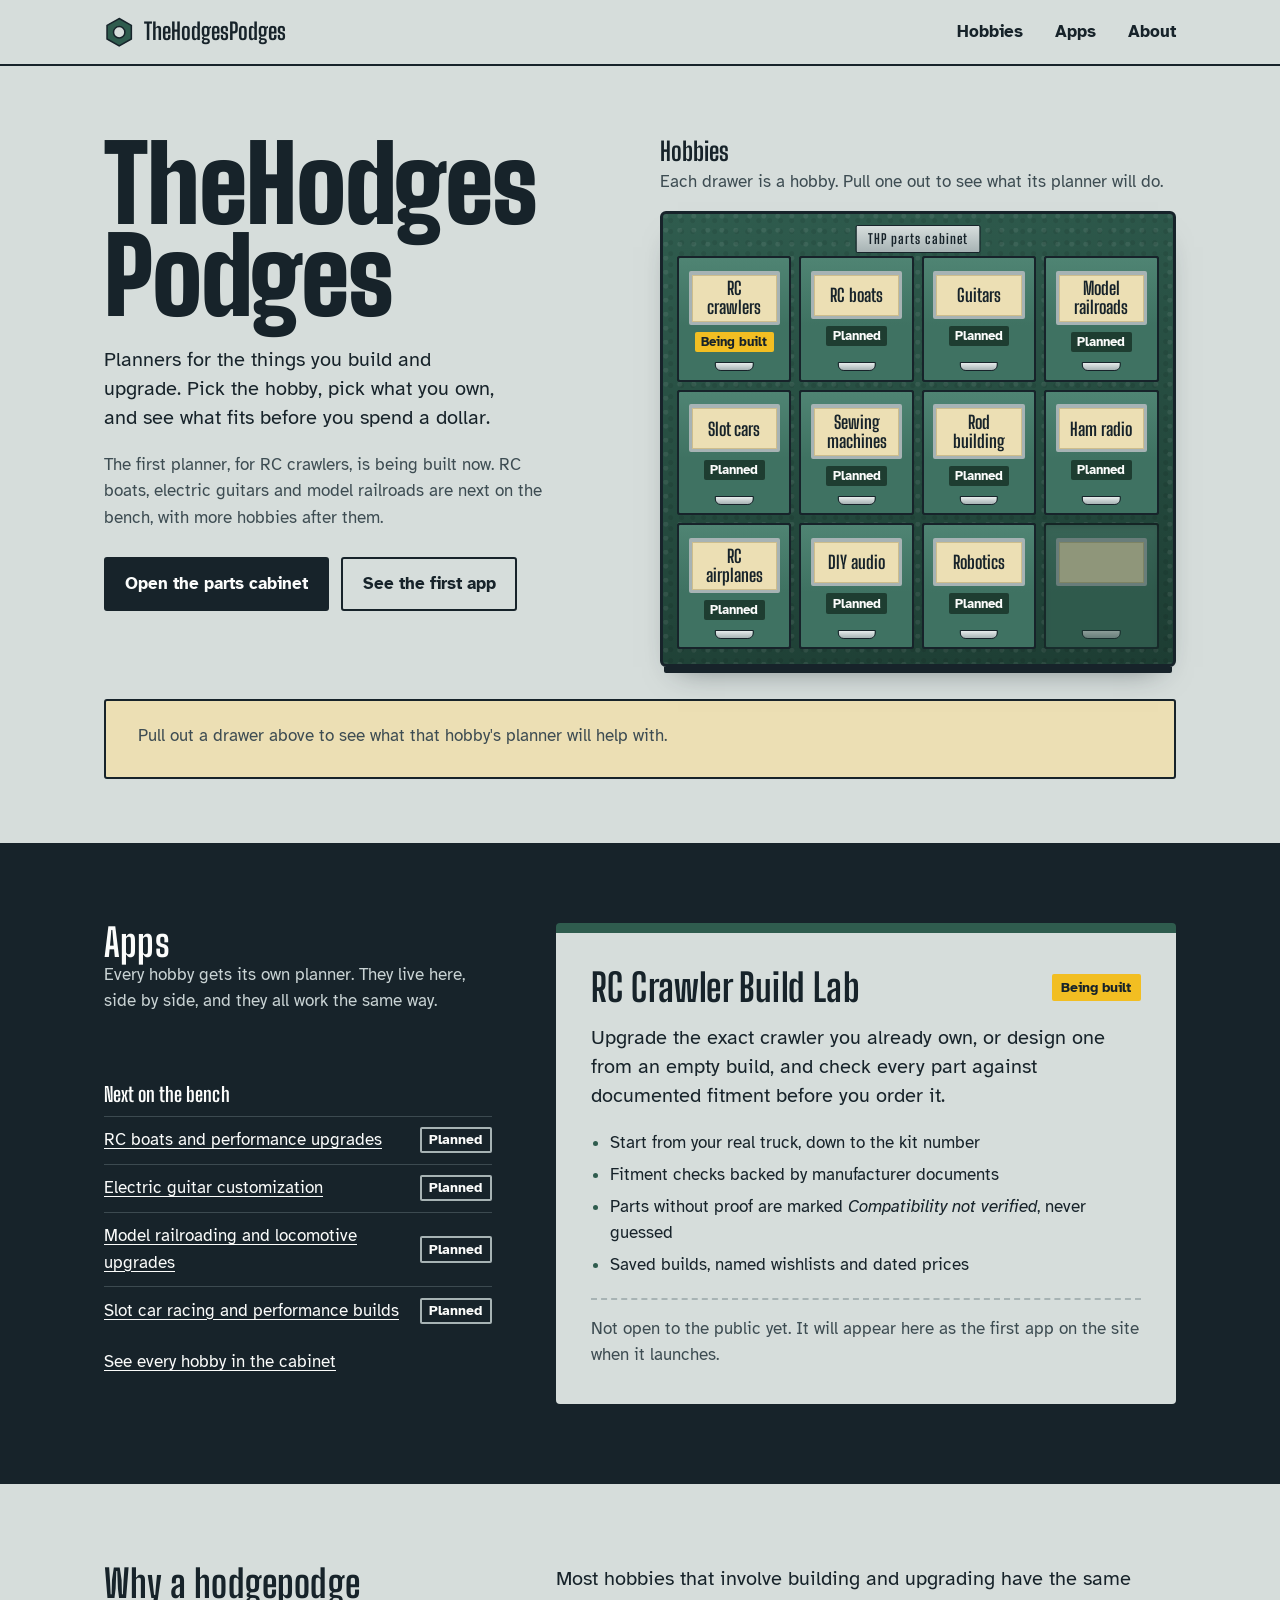
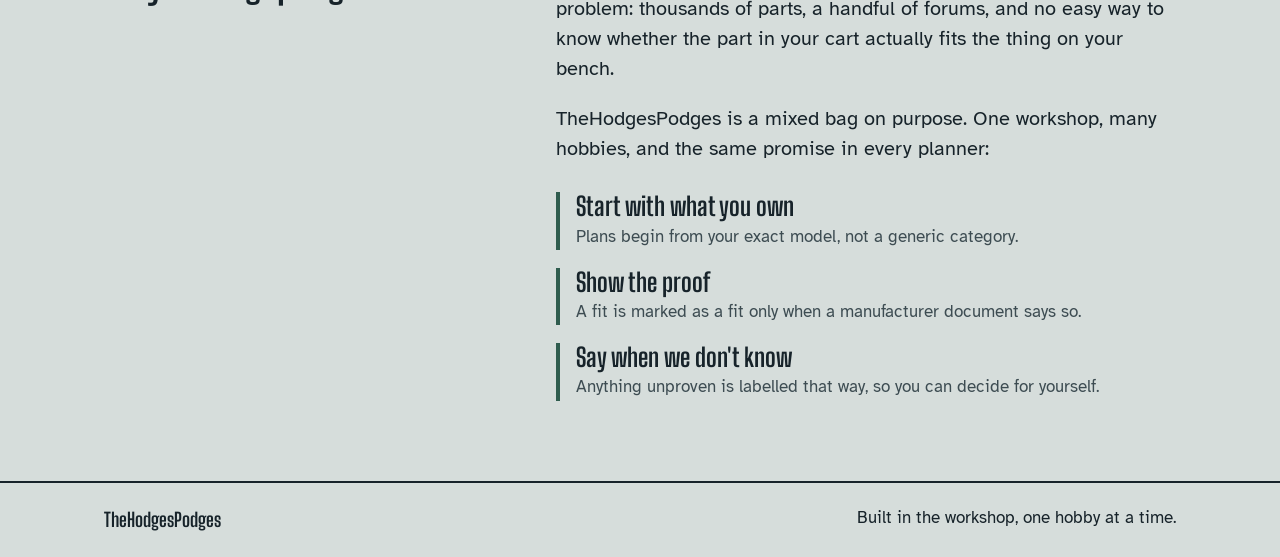
==== index.html @ feaa4690 "Add TheHodgesPodges home page Static local site: parts-cabinet hobby directory driven by js/catalog." ====
<!DOCTYPE html>
<html lang="en">
<head>
  <meta charset="utf-8">
  <meta name="viewport" content="width=device-width, initial-scale=1">
  <title>TheHodgesPodges: build and upgrade planners for hobbyists</title>
  <meta name="description" content="TheHodgesPodges is one home for build and upgrade planners across hobbies, starting with RC crawlers.">
  <link rel="icon" href="assets/favicon.svg" type="image/svg+xml">
  <link rel="preconnect" href="https://fonts.googleapis.com">
  <link rel="preconnect" href="https://fonts.gstatic.com" crossorigin>
  <link rel="stylesheet" href="https://fonts.googleapis.com/css2?family=Atkinson+Hyperlegible:ital,wght@0,400;0,700;1,400&family=Big+Shoulders+Display:wght@500;700;900&display=swap">
  <link rel="stylesheet" href="css/styles.css">
</head>
<body>
  <a class="skip" href="#main">Skip to content</a>

  <header class="site-header">
    <div class="wrap header-row">
      <a class="brand" href="#top" aria-label="TheHodgesPodges home">
        <svg class="brand-mark" viewBox="0 0 40 40" aria-hidden="true">
          <polygon points="20,2 36,11 36,29 20,38 4,29 4,11" />
          <circle cx="20" cy="20" r="7.5" />
        </svg>
        <span>TheHodgesPodges</span>
      </a>
      <nav aria-label="Main">
        <ul class="nav">
          <li><a href="#hobbies">Hobbies</a></li>
          <li><a href="#apps">Apps</a></li>
          <li><a href="#about">About</a></li>
        </ul>
      </nav>
    </div>
  </header>

  <main id="main">
    <section class="hero" id="top">
      <div class="wrap hero-grid">
        <div class="hero-copy">
          <h1 class="wordmark">TheHodges<wbr>Podges</h1>
          <p class="lede">Planners for the things you build and upgrade. Pick the hobby, pick what you own, and see what fits before you spend a dollar.</p>
          <p class="hero-note">The first planner, for RC crawlers, is being built now. RC boats, electric guitars and model railroads are next on the bench, with more hobbies after them.</p>
          <div class="hero-actions">
            <a class="btn btn-primary" href="#hobbies">Open the parts cabinet</a>
            <a class="btn btn-quiet" href="#apps">See the first app</a>
          </div>
        </div>

        <div class="cabinet-area" id="hobbies">
          <h2 class="cabinet-title">Hobbies</h2>
          <p class="cabinet-help" id="cabinet-help">Each drawer is a hobby. Pull one out to see what its planner will do.</p>
          <div class="cabinet" role="group" aria-labelledby="cabinet-help">
            <div class="cabinet-plate" aria-hidden="true">THP parts cabinet</div>
            <ul class="drawers" id="drawers">
              <!-- Drawers are filled in from js/catalog.js -->
            </ul>
          </div>
          <noscript>
            <p class="noscript">Turn on JavaScript to open the drawers. The first hobby is RC crawlers, whose planner is being built. Planned next: RC boats, electric guitars, model railroads, slot cars, sewing and embroidery machines, fishing rod building, amateur radio, RC airplanes, DIY audio and hobby robotics.</p>
          </noscript>
        </div>
      </div>
    </section>

    <section class="drawer-detail-band" aria-label="Selected hobby">
      <div class="wrap">
        <div class="drawer-detail" id="drawer-detail" aria-live="polite"></div>
      </div>
    </section>

    <section class="apps" id="apps">
      <div class="wrap apps-grid">
        <div class="apps-intro">
          <h2>Apps</h2>
          <p>Every hobby gets its own planner. They live here, side by side, and they all work the same way.</p>
        </div>

        <article class="app-card" aria-labelledby="app-rc-title">
          <div class="app-card-head">
            <h3 id="app-rc-title">RC Crawler Build Lab</h3>
            <span class="tag tag-building">Being built</span>
          </div>
          <p class="app-summary">Upgrade the exact crawler you already own, or design one from an empty build, and check every part against documented fitment before you order it.</p>
          <ul class="app-features">
            <li>Start from your real truck, down to the kit number</li>
            <li>Fitment checks backed by manufacturer documents</li>
            <li>Parts without proof are marked <em>Compatibility not verified</em>, never guessed</li>
            <li>Saved builds, named wishlists and dated prices</li>
          </ul>
          <p class="app-status">Not open to the public yet. It will appear here as the first app on the site when it launches.</p>
        </article>

        <aside class="next-up" aria-labelledby="next-up-title">
          <h3 id="next-up-title">Next on the bench</h3>
          <ul id="next-up-list">
            <li><span>RC boats and performance upgrades</span><span class="tag tag-planned">Planned</span></li>
            <li><span>Electric guitar customization</span><span class="tag tag-planned">Planned</span></li>
            <li><span>Model railroading and locomotive upgrades</span><span class="tag tag-planned">Planned</span></li>
          </ul>
          <p class="next-up-more"><a href="#hobbies">See every hobby in the cabinet</a></p>
        </aside>
      </div>
    </section>

    <section class="about" id="about">
      <div class="wrap about-grid">
        <h2>Why a hodgepodge</h2>
        <div class="about-body">
          <p>Most hobbies that involve building and upgrading have the same problem: thousands of parts, a handful of forums, and no easy way to know whether the part in your cart actually fits the thing on your bench.</p>
          <p>TheHodgesPodges is a mixed bag on purpose. One workshop, many hobbies, and the same promise in every planner:</p>
          <dl class="promises">
            <div>
              <dt>Start with what you own</dt>
              <dd>Plans begin from your exact model, not a generic category.</dd>
            </div>
            <div>
              <dt>Show the proof</dt>
              <dd>A fit is marked as a fit only when a manufacturer document says so.</dd>
            </div>
            <div>
              <dt>Say when we don't know</dt>
              <dd>Anything unproven is labelled that way, so you can decide for yourself.</dd>
            </div>
          </dl>
        </div>
      </div>
    </section>
  </main>

  <footer class="site-footer">
    <div class="wrap footer-row">
      <p>TheHodgesPodges</p>
      <p>Built in the workshop, one hobby at a time.</p>
    </div>
  </footer>

  <script src="js/catalog.js"></script>
  <script src="js/cabinet.js"></script>
</body>
</html>
---- css/styles.css ----
/* TheHodgesPodges
   Palette: a workshop wall, a hammer-tone green parts cabinet,
   manila label cards and one safety-yellow signal for "being built". */
:root {
  --wall: #d6dddb;
  --wall-deep: #c5cfcc;
  --machine: #2f5c4e;
  --machine-dark: #1d3d33;
  --drawer: #3f7262;
  --drawer-hi: #4f8473;
  --manila: #ecdfb4;
  --manila-edge: #cdbd8c;
  --ink: #17232a;
  --ink-soft: #3d4c52;
  --safety: #f2be22;
  --steel: #a7b3b4;
  --white: #fbfcfb;

  --font-display: "Big Shoulders Display", "Arial Narrow", "Roboto Condensed", sans-serif;
  --font-body: "Atkinson Hyperlegible", "Segoe UI", system-ui, sans-serif;

  --step-0: 1.0625rem;
  --step-1: 1.25rem;
  --step-2: 1.6rem;
  --step-3: 2.4rem;
  --step-4: clamp(3.4rem, 8.2vw, 6.6rem);

  --wrap: 72rem;
  --gutter: clamp(1.1rem, 4vw, 2.5rem);
}

*,
*::before,
*::after { box-sizing: border-box; }

html { scroll-behavior: smooth; }
@media (prefers-reduced-motion: reduce) {
  html { scroll-behavior: auto; }
  *, *::before, *::after { transition: none !important; animation: none !important; }
}

body {
  margin: 0;
  font-family: var(--font-body);
  font-size: var(--step-0);
  line-height: 1.55;
  color: var(--ink);
  background: var(--wall);
}

h1, h2, h3 {
  font-family: var(--font-display);
  line-height: 1.02;
  margin: 0;
  letter-spacing: 0.005em;
}
h2 { font-size: var(--step-3); font-weight: 700; }
h3 { font-size: var(--step-2); font-weight: 700; }
p { margin: 0 0 1em; max-width: 62ch; }

a { color: inherit; }
:focus-visible {
  outline: 3px solid var(--ink);
  outline-offset: 3px;
  border-radius: 2px;
}

.wrap {
  max-width: var(--wrap);
  margin: 0 auto;
  padding: 0 var(--gutter);
}

.skip {
  position: absolute;
  left: -999px;
  top: 0.5rem;
  background: var(--ink);
  color: var(--white);
  padding: 0.5rem 0.9rem;
  z-index: 10;
}
.skip:focus { left: 0.5rem; }

/* Header */
.site-header {
  border-bottom: 2px solid var(--ink);
  background: var(--wall);
}
.header-row {
  display: flex;
  align-items: center;
  justify-content: space-between;
  gap: 1rem;
  min-height: 4rem;
}
.brand {
  display: inline-flex;
  align-items: center;
  gap: 0.6rem;
  text-decoration: none;
  font-family: var(--font-display);
  font-weight: 700;
  font-size: 1.45rem;
}
.brand-mark { width: 1.9rem; height: 1.9rem; }
.brand-mark polygon { fill: var(--machine); stroke: var(--ink); stroke-width: 2; }
.brand-mark circle { fill: var(--wall); stroke: var(--ink); stroke-width: 2; }

.nav {
  list-style: none;
  display: flex;
  gap: clamp(0.9rem, 3vw, 2rem);
  margin: 0;
  padding: 0;
}
.nav a {
  text-decoration: none;
  font-weight: 700;
  padding: 0.3rem 0;
  border-bottom: 2px solid transparent;
}
.nav a:hover { border-bottom-color: var(--ink); }

/* Buttons and tags */
.btn {
  display: inline-block;
  font: inherit;
  font-weight: 700;
  text-decoration: none;
  padding: 0.75rem 1.2rem;
  border: 2px solid var(--ink);
  border-radius: 3px;
  cursor: pointer;
}
.btn-primary { background: var(--ink); color: var(--white); }
.btn-primary:hover { background: var(--machine-dark); border-color: var(--machine-dark); }
.btn-quiet { background: transparent; color: var(--ink); }
.btn-quiet:hover { background: var(--wall-deep); }

.tag {
  display: inline-block;
  font-size: 0.85rem;
  font-weight: 700;
  line-height: 1;
  padding: 0.4rem 0.6rem;
  border-radius: 2px;
  white-space: nowrap;
}
.tag-building { background: var(--safety); color: var(--ink); }
.tag-planned { background: transparent; color: var(--ink); box-shadow: inset 0 0 0 2px var(--ink-soft); }
.tag-live { background: var(--machine); color: var(--white); }

/* Hero */
.hero { padding: clamp(2.5rem, 6vw, 4.5rem) 0 2rem; }
.hero-grid {
  display: grid;
  grid-template-columns: minmax(0, 1fr) minmax(0, 1.05fr);
  gap: clamp(2rem, 5vw, 4rem);
  align-items: start;
}
.wordmark {
  font-size: var(--step-4);
  font-weight: 900;
  line-height: 0.88;
  letter-spacing: -0.01em;
  margin-bottom: 1.4rem;
  hyphens: manual;
}
.lede {
  font-size: var(--step-1);
  line-height: 1.45;
  max-width: 30ch;
}
.hero-note { color: var(--ink-soft); max-width: 40ch; }
.hero-actions { display: flex; flex-wrap: wrap; gap: 0.75rem; margin-top: 1.6rem; }

/* The parts cabinet */
.cabinet-area { scroll-margin-top: 1rem; }
.cabinet-title { font-size: var(--step-2); margin-bottom: 0.3rem; }
.cabinet-help { color: var(--ink-soft); margin-bottom: 1rem; }

.cabinet {
  position: relative;
  background:
    radial-gradient(circle at 20% 15%, rgba(255,255,255,0.07) 0 2px, transparent 3px) 0 0 / 14px 14px,
    radial-gradient(circle at 70% 60%, rgba(0,0,0,0.08) 0 2px, transparent 3px) 0 0 / 11px 11px,
    linear-gradient(170deg, var(--machine) 0%, var(--machine-dark) 100%);
  border: 3px solid var(--ink);
  border-radius: 6px;
  padding: 2.6rem 0.9rem 0.9rem;
  box-shadow: 0 10px 0 -4px var(--ink), 0 18px 30px -18px rgba(23, 35, 42, 0.6);
}
.cabinet-plate {
  position: absolute;
  top: 0.7rem;
  left: 50%;
  transform: translateX(-50%);
  font-family: var(--font-display);
  font-weight: 700;
  font-size: 0.85rem;
  letter-spacing: 0.08em;
  color: var(--ink);
  background: linear-gradient(180deg, #d7dedd, var(--steel));
  padding: 0.15rem 0.7rem;
  border-radius: 2px;
  border: 1px solid var(--ink);
  white-space: nowrap;
}

.drawers {
  list-style: none;
  margin: 0;
  padding: 0;
  display: grid;
  grid-template-columns: repeat(4, minmax(0, 1fr));
  gap: 0.5rem;
}
.drawer-slot {
  background: var(--machine-dark);
  border-radius: 3px;
  box-shadow: inset 0 3px 6px rgba(0, 0, 0, 0.45);
  min-height: 7.4rem;
  display: flex;
}

.drawer {
  position: relative;
  flex: 1;
  display: flex;
  flex-direction: column;
  align-items: center;
  justify-content: flex-start;
  gap: 0.45rem;
  padding: 0.8rem 0.6rem 1.7rem;
  font: inherit;
  color: var(--white);
  background: linear-gradient(180deg, var(--drawer-hi), var(--drawer) 55%);
  border: 2px solid var(--ink);
  border-radius: 3px;
  text-align: center;
}
button.drawer {
  cursor: pointer;
  transition: transform 220ms cubic-bezier(.2,.8,.3,1.2), box-shadow 220ms ease;
}
button.drawer:hover { background: linear-gradient(180deg, #5a9180, var(--drawer-hi) 55%); }
button.drawer.is-open {
  transform: translateY(0.55rem) scale(1.035);
  box-shadow: 0 -0.55rem 0 0 #12291f, 0 10px 16px -8px rgba(0, 0, 0, 0.7);
  z-index: 1;
}
.drawer-empty { opacity: 0.55; }

.drawer-label {
  display: flex;
  align-items: center;
  justify-content: center;
  width: 100%;
  min-height: 3rem;
  padding: 0.3rem 0.4rem;
  background: var(--manila);
  color: var(--ink);
  border: 3px solid var(--steel);
  border-top-width: 4px;
  border-radius: 2px;
  box-shadow: inset 0 0 0 1px var(--manila-edge);
}
.drawer-label-text {
  font-family: var(--font-display);
  font-weight: 700;
  font-size: 1.12rem;
  line-height: 1.05;
}
.drawer-status {
  font-size: 0.8rem;
  font-weight: 700;
  line-height: 1.1;
  background: rgba(18, 41, 31, 0.72);
  padding: 0.2rem 0.4rem;
  border-radius: 2px;
}
.drawer-building .drawer-status {
  color: var(--ink);
  background: var(--safety);
  padding: 0.2rem 0.4rem;
  border-radius: 2px;
}
.drawer-pull {
  position: absolute;
  bottom: 0.55rem;
  left: 50%;
  width: 2.4rem;
  height: 0.55rem;
  transform: translateX(-50%);
  background: linear-gradient(180deg, #e7ecec, var(--steel));
  border: 1.5px solid var(--ink);
  border-radius: 0 0 6px 6px;
}

.noscript {
  margin-top: 1rem;
  background: var(--manila);
  padding: 0.8rem 1rem;
  border: 2px solid var(--ink);
}

/* Selected drawer contents */
.drawer-detail-band { padding: 0 0 clamp(2.5rem, 6vw, 4rem); }
.drawer-detail {
  background: var(--manila);
  border: 2px solid var(--ink);
  border-radius: 3px;
  padding: 1.4rem clamp(1.1rem, 3vw, 2rem);
  min-height: 5rem;
}
.detail-empty { margin: 0; color: var(--ink-soft); }
.detail-head {
  display: flex;
  flex-wrap: wrap;
  align-items: center;
  gap: 0.75rem 1rem;
  margin-bottom: 0.8rem;
}
.detail-summary { font-size: var(--step-1); line-height: 1.45; }
.detail-examples {
  list-style: none;
  padding: 0;
  margin: 0 0 1.1rem;
  display: flex;
  flex-wrap: wrap;
  gap: 0.5rem;
}
.detail-examples li {
  background: var(--white);
  border: 1.5px solid var(--ink);
  border-radius: 2px;
  padding: 0.25rem 0.6rem;
  font-size: 0.95rem;
}
.detail-foot { margin: 0; color: var(--ink-soft); font-weight: 700; }

/* Apps */
.apps {
  background: var(--ink);
  color: var(--white);
  padding: clamp(3rem, 7vw, 5rem) 0;
  scroll-margin-top: 0;
}
.apps-grid {
  display: grid;
  grid-template-columns: minmax(0, 1fr) minmax(0, 1.6fr);
  grid-template-areas:
    "intro card"
    "next  card";
  gap: 1.5rem clamp(2rem, 5vw, 4rem);
  align-items: start;
}
.apps-intro { grid-area: intro; }
.apps-intro p { color: #c9d3d4; }
.app-card {
  grid-area: card;
  background: var(--wall);
  color: var(--ink);
  border-radius: 4px;
  padding: clamp(1.3rem, 3vw, 2.2rem);
  border-top: 10px solid var(--machine);
}
.app-card-head {
  display: flex;
  flex-wrap: wrap;
  align-items: center;
  justify-content: space-between;
  gap: 0.75rem;
  margin-bottom: 1rem;
}
.app-card h3 { font-size: var(--step-3); }
.app-summary { font-size: var(--step-1); line-height: 1.45; }
.app-features {
  margin: 0 0 1.2rem;
  padding-left: 1.2rem;
}
.app-features li { margin-bottom: 0.35rem; }
.app-features li::marker { color: var(--machine); }
.app-status {
  margin: 0;
  padding-top: 1rem;
  border-top: 2px dashed var(--steel);
  color: var(--ink-soft);
}

.next-up { grid-area: next; }
.next-up h3 { font-size: var(--step-1); margin-bottom: 0.7rem; }
.next-up ul { list-style: none; padding: 0; margin: 0; }
.next-up li {
  display: flex;
  justify-content: space-between;
  align-items: center;
  gap: 1rem;
  padding: 0.65rem 0;
  border-top: 1px solid #3c4a50;
}
.next-up a { color: var(--white); text-underline-offset: 3px; }
.next-up a:focus-visible { outline-color: var(--safety); }
.next-up-more { margin: 0.9rem 0 0; }
.next-up .tag-planned { color: var(--white); box-shadow: inset 0 0 0 2px var(--steel); }

/* About */
.about { padding: clamp(3rem, 7vw, 5rem) 0; }
.about-grid {
  display: grid;
  grid-template-columns: minmax(0, 1fr) minmax(0, 1.6fr);
  gap: 1.5rem clamp(2rem, 5vw, 4rem);
}
.about-body p { font-size: var(--step-1); line-height: 1.5; }
.promises { margin: 1.8rem 0 0; display: grid; gap: 1.1rem; }
.promises div {
  padding-left: 1rem;
  border-left: 4px solid var(--machine);
}
.promises dt {
  font-family: var(--font-display);
  font-weight: 700;
  font-size: var(--step-2);
  line-height: 1.1;
}
.promises dd { margin: 0.2rem 0 0; max-width: 52ch; color: var(--ink-soft); }

/* Footer */
.site-footer { border-top: 2px solid var(--ink); padding: 1.4rem 0; }
.footer-row {
  display: flex;
  flex-wrap: wrap;
  justify-content: space-between;
  gap: 0.5rem 2rem;
}
.footer-row p { margin: 0; }
.footer-row p:first-child { font-family: var(--font-display); font-weight: 700; font-size: 1.2rem; }

/* Narrow screens */
@media (max-width: 860px) {
  .hero-grid,
  .about-grid { grid-template-columns: 1fr; }
  .apps-grid {
    grid-template-columns: 1fr;
    grid-template-areas: "intro" "card" "next";
  }
  .lede { max-width: 40ch; }
}
@media (max-width: 480px) {
  .nav { gap: 0.8rem; }
  .brand span { font-size: 1.2rem; }
  .drawers { grid-template-columns: repeat(3, minmax(0, 1fr)); gap: 0.45rem; }
  .header-row { flex-wrap: wrap; padding-top: 0.5rem; padding-bottom: 0.5rem; }
  .cabinet { padding: 2.4rem 0.55rem 0.55rem; }
  .drawer { padding: 0.55rem 0.3rem 1.6rem; }
  .drawer-label-text { font-size: 0.98rem; }
  .drawer-slot { min-height: 6.6rem; }
}
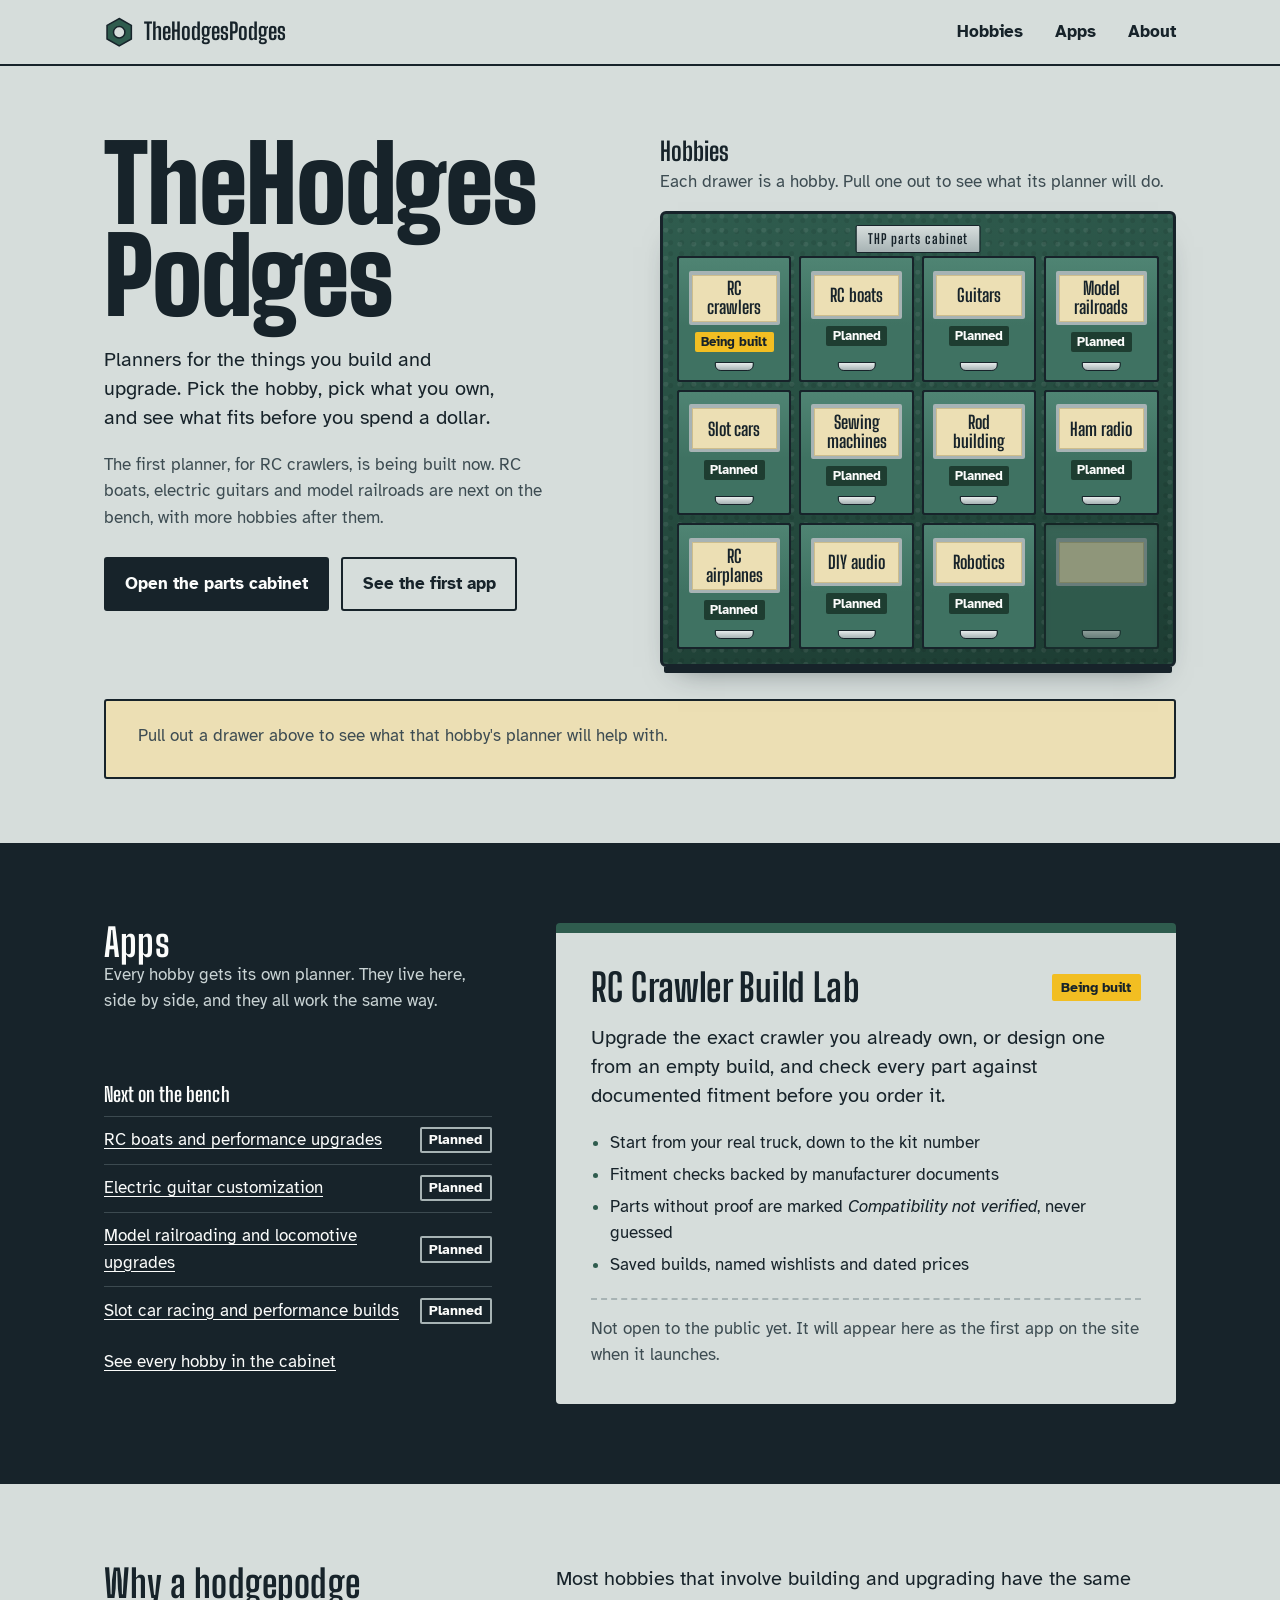
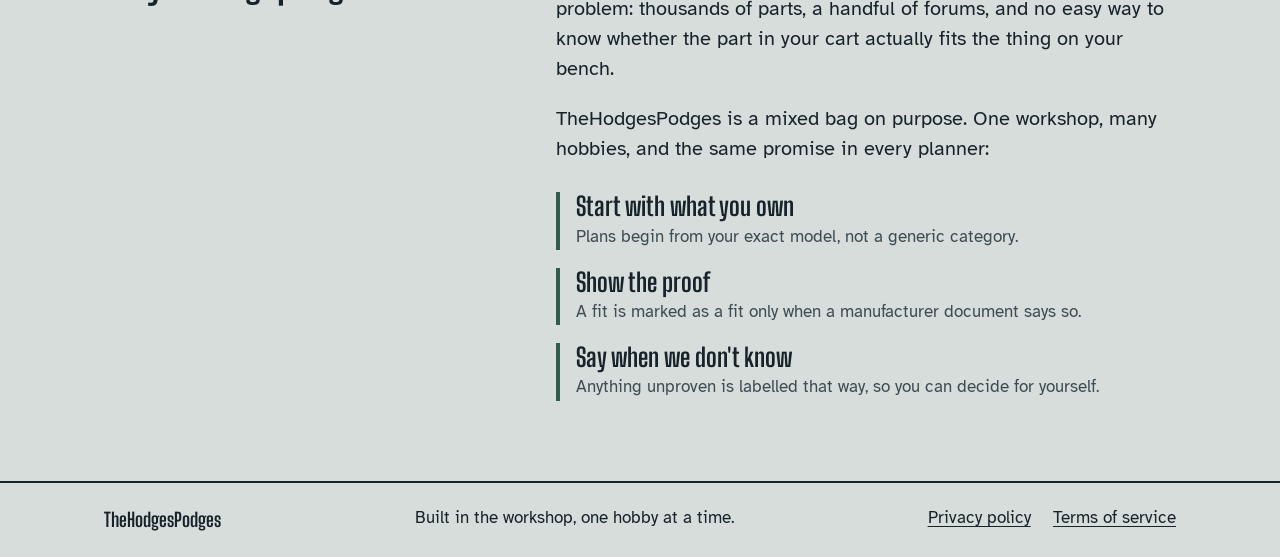
==== commit 789c77e2: "Add draft privacy policy and terms of service pages Both pages are marked as drafts not yet in effec" ====
--- a/index.html
+++ b/index.html
@@ -131,6 +131,10 @@
     <div class="wrap footer-row">
       <p>TheHodgesPodges</p>
       <p>Built in the workshop, one hobby at a time.</p>
+      <ul class="footer-links">
+        <li><a href="privacy.html">Privacy policy</a></li>
+        <li><a href="terms.html">Terms of service</a></li>
+      </ul>
     </div>
   </footer>
 
--- a/css/styles.css
+++ b/css/styles.css
@@ -437,6 +437,78 @@
 .footer-row p { margin: 0; }
 .footer-row p:first-child { font-family: var(--font-display); font-weight: 700; font-size: 1.2rem; }
 
+.footer-links {
+  list-style: none;
+  display: flex;
+  flex-wrap: wrap;
+  gap: 0.4rem 1.4rem;
+  margin: 0;
+  padding: 0;
+}
+.footer-links a { text-underline-offset: 3px; }
+.footer-links a[aria-current="page"] { font-weight: 700; text-decoration: none; }
+
+/* Privacy policy and terms of service */
+.legal { padding: clamp(2.5rem, 6vw, 4rem) 0 clamp(3rem, 7vw, 5rem); }
+.legal-grid {
+  display: grid;
+  grid-template-columns: minmax(12rem, 16rem) minmax(0, 1fr);
+  grid-template-areas:
+    "head head"
+    "toc  body";
+  gap: 2rem clamp(2rem, 5vw, 4rem);
+  align-items: start;
+}
+.legal-head { grid-area: head; }
+.legal-head h1 {
+  font-size: clamp(2.8rem, 6vw, 4.4rem);
+  font-weight: 900;
+  line-height: 0.95;
+  margin-bottom: 0.8rem;
+}
+.legal-dates { color: var(--ink-soft); font-weight: 700; }
+.draft-note {
+  background: var(--manila);
+  border: 2px solid var(--ink);
+  border-left: 10px solid var(--safety);
+  border-radius: 3px;
+  padding: 0.8rem 1rem;
+  max-width: 68ch;
+  margin: 0;
+}
+.fill-in {
+  background: var(--safety);
+  color: var(--ink);
+  padding: 0 0.25em;
+  border-radius: 2px;
+  font-weight: 700;
+}
+
+.legal-toc {
+  grid-area: toc;
+  position: sticky;
+  top: 1rem;
+  border-top: 4px solid var(--machine);
+  padding-top: 0.8rem;
+}
+.legal-toc h2 { font-size: var(--step-1); margin-bottom: 0.5rem; }
+.legal-toc ol { margin: 0; padding-left: 1.8rem; }
+.legal-toc li { margin-bottom: 0.3rem; font-size: 0.95rem; }
+.legal-toc a { text-underline-offset: 3px; }
+
+.legal-body { grid-area: body; max-width: 68ch; }
+.legal-body section { scroll-margin-top: 1rem; padding-bottom: 1.6rem; margin-bottom: 1.6rem; border-bottom: 1px solid var(--steel); }
+.legal-body section:last-child { border-bottom: 0; margin-bottom: 0; }
+.legal-body h2 { font-size: var(--step-2); margin-bottom: 0.7rem; }
+.legal-body h3 { font-size: var(--step-1); margin: 1.2rem 0 0.4rem; }
+.legal-body ul { padding-left: 1.2rem; margin: 0 0 1em; }
+.legal-body li { margin-bottom: 0.4rem; }
+.legal-body a { text-underline-offset: 3px; }
+.legal-list { margin: 0.6rem 0 1rem; display: grid; gap: 0.9rem; }
+.legal-list div { padding-left: 0.9rem; border-left: 4px solid var(--machine); }
+.legal-list dt { font-weight: 700; }
+.legal-list dd { margin: 0.15rem 0 0; }
+
 /* Narrow screens */
 @media (max-width: 860px) {
   .hero-grid,
@@ -446,6 +518,11 @@
     grid-template-areas: "intro" "card" "next";
   }
   .lede { max-width: 40ch; }
+  .legal-grid {
+    grid-template-columns: 1fr;
+    grid-template-areas: "head" "toc" "body";
+  }
+  .legal-toc { position: static; }
 }
 @media (max-width: 480px) {
   .nav { gap: 0.8rem; }
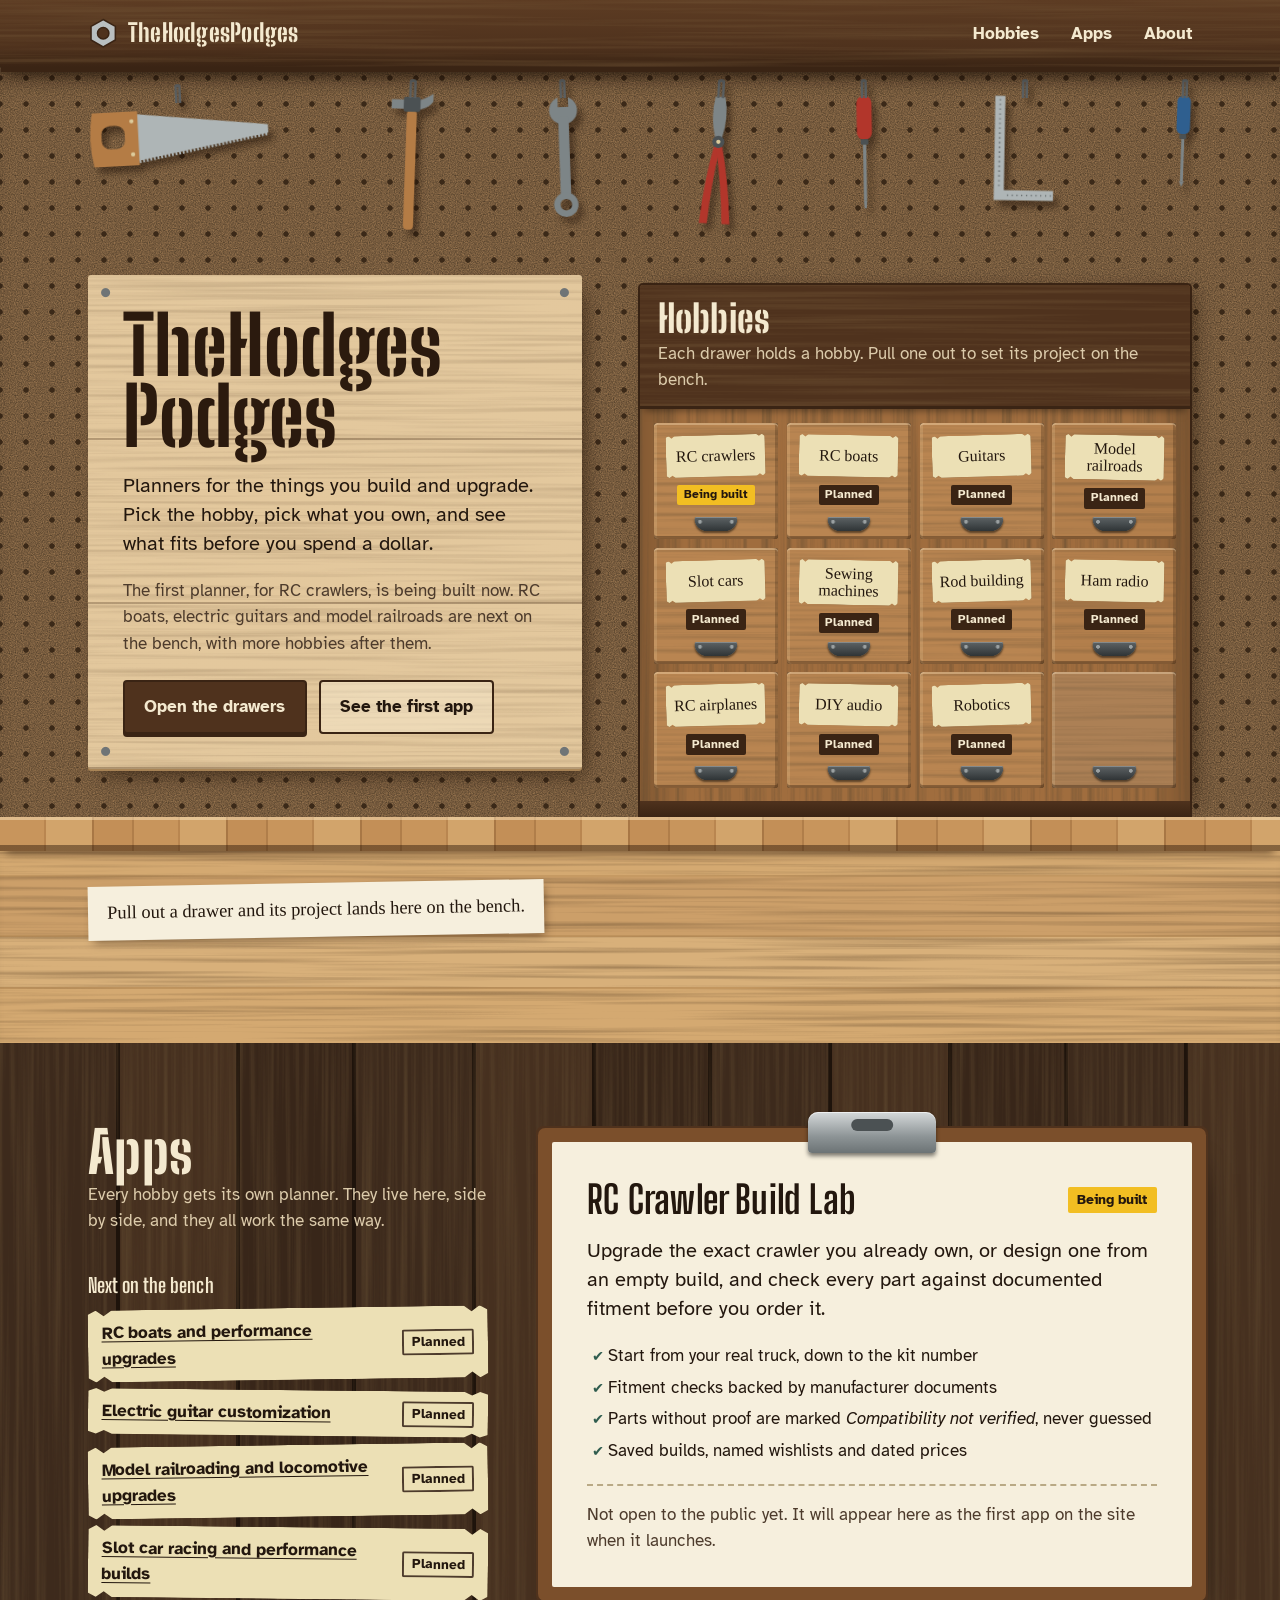
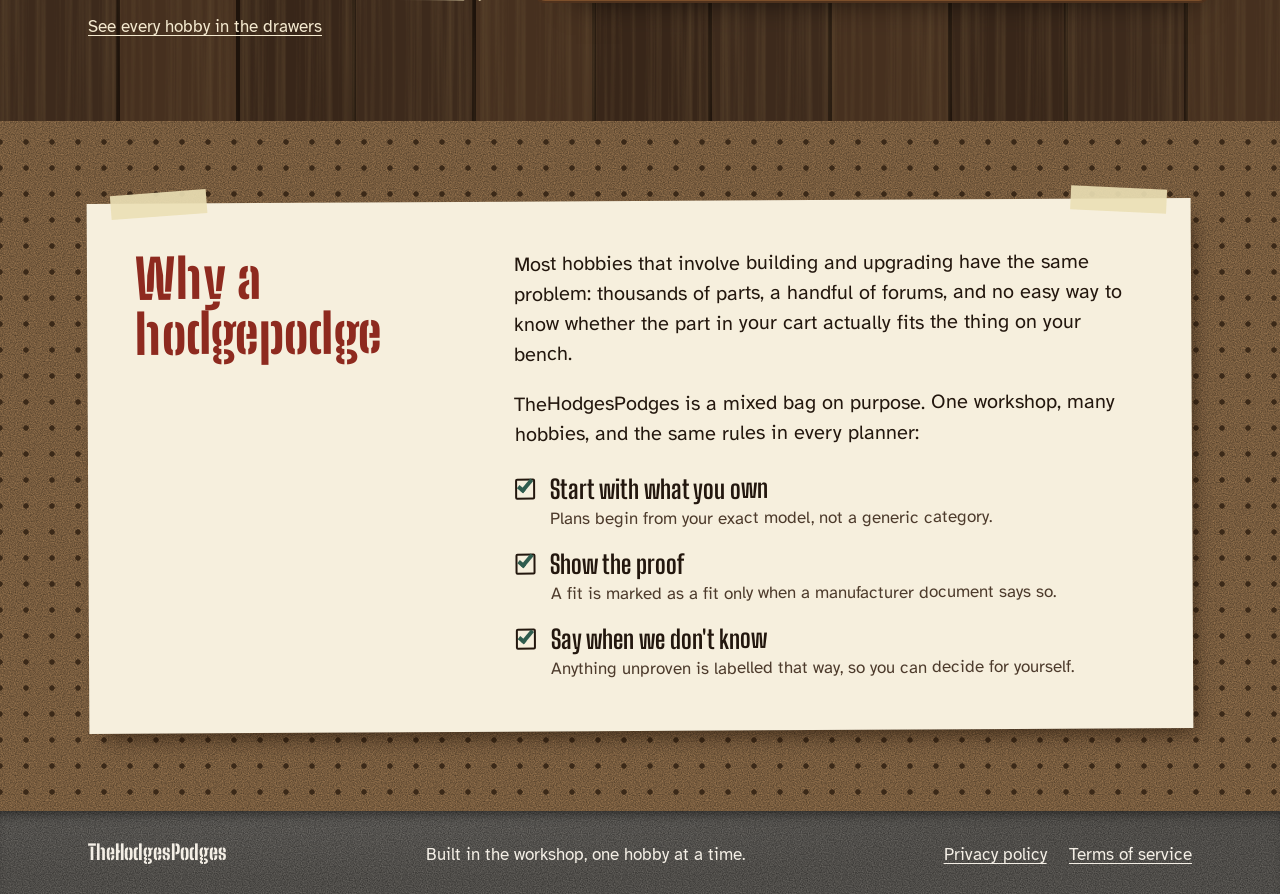
==== commit f40baa47: "Restyle the site as a garage workbench Pegboard wall with hung hand tools, a pine sign, an oak chest" ====
--- a/index.html
+++ b/index.html
@@ -8,7 +8,7 @@
   <link rel="icon" href="assets/favicon.svg" type="image/svg+xml">
   <link rel="preconnect" href="https://fonts.googleapis.com">
   <link rel="preconnect" href="https://fonts.gstatic.com" crossorigin>
-  <link rel="stylesheet" href="https://fonts.googleapis.com/css2?family=Atkinson+Hyperlegible:ital,wght@0,400;0,700;1,400&family=Big+Shoulders+Display:wght@500;700;900&display=swap">
+  <link rel="stylesheet" href="https://fonts.googleapis.com/css2?family=Atkinson+Hyperlegible:ital,wght@0,400;0,700;1,400&family=Big+Shoulders+Display:wght@500;700;900&family=Big+Shoulders+Stencil+Display:wght@800&family=Permanent+Marker&display=swap">
   <link rel="stylesheet" href="css/styles.css">
 </head>
 <body>
@@ -35,25 +35,90 @@
 
   <main id="main">
     <section class="hero" id="top">
+      <div class="tool-rail" aria-hidden="true">
+        <div class="wrap tool-rail-inner">
+          <span class="hang hang-saw">
+            <svg class="tool" viewBox="0 0 300 120">
+              <defs><mask id="saw-grip"><rect width="300" height="120" fill="#fff"/><rect x="22" y="40" width="38" height="38" rx="14" fill="#000"/></mask></defs>
+              <path class="steel-light" d="M74 22 L294 50 L294 64 L74 100 Z"/>
+              <line class="teeth" x1="76" y1="101" x2="292" y2="65"/>
+              <path class="wood" mask="url(#saw-grip)" d="M8 18 h74 v88 h-74 q-9 -44 0 -88 z"/>
+              <circle class="rivet" cx="72" cy="34" r="3.5"/><circle class="rivet" cx="72" cy="88" r="3.5"/>
+            </svg>
+          </span>
+          <span class="hang hang-hammer">
+            <svg class="tool" viewBox="0 0 70 210">
+              <rect class="wood" x="27" y="26" width="15" height="178" rx="6"/>
+              <path class="steel" d="M4 10 h42 c8 -2 14 -6 20 -10 v12 c-4 6 -10 10 -18 12 h-44 z"/>
+              <rect class="steel-dark" x="22" y="6" width="25" height="22" rx="3"/>
+            </svg>
+          </span>
+          <span class="hang hang-wrench">
+            <svg class="tool" viewBox="0 0 54 220">
+              <defs><mask id="wrench-holes"><rect width="54" height="220" fill="#fff"/><rect x="18" y="0" width="18" height="24" fill="#000"/><circle cx="27" cy="192" r="10" fill="#000"/></mask></defs>
+              <g class="steel" mask="url(#wrench-holes)">
+                <circle cx="27" cy="30" r="24"/>
+                <rect x="18" y="40" width="18" height="140" rx="6"/>
+                <circle cx="27" cy="192" r="21"/>
+              </g>
+            </svg>
+          </span>
+          <span class="hang hang-pliers">
+            <svg class="tool" viewBox="0 0 70 220">
+              <path class="steel" d="M27 6 q-7 32 2 66 h12 q9 -34 2 -66 z"/>
+              <path class="grip" d="M29 84 q-14 60 -19 130 h13 q4 -66 15 -124 z"/>
+              <path class="grip" d="M41 84 q14 60 19 130 h-13 q-4 -66 -15 -124 z"/>
+              <circle class="steel-dark" cx="35" cy="80" r="10"/>
+              <circle class="rivet" cx="35" cy="80" r="3.5"/>
+            </svg>
+          </span>
+          <span class="hang hang-driver">
+            <svg class="tool" viewBox="0 0 40 220">
+              <rect class="grip" x="6" y="6" width="28" height="80" rx="12"/>
+              <rect class="steel-dark" x="13" y="86" width="14" height="10" rx="2"/>
+              <rect class="steel" x="17" y="96" width="6" height="104"/>
+              <path class="steel" d="M17 200 h6 l-1 14 h-4 z"/>
+            </svg>
+          </span>
+          <span class="hang hang-square">
+            <svg class="tool" viewBox="0 0 120 200">
+              <path class="steel-light" d="M8 6 h18 v168 h88 v18 h-106 z"/>
+              <line class="ticks" x1="17" y1="12" x2="17" y2="168"/>
+              <line class="ticks" x1="32" y1="183" x2="110" y2="183"/>
+            </svg>
+          </span>
+          <span class="hang hang-driver hang-driver-2">
+            <svg class="tool" viewBox="0 0 40 220">
+              <rect class="grip grip-blue" x="6" y="6" width="28" height="80" rx="12"/>
+              <rect class="steel-dark" x="13" y="86" width="14" height="10" rx="2"/>
+              <rect class="steel" x="17" y="96" width="6" height="88"/>
+              <path class="steel" d="M15 184 h10 l-5 12 z"/>
+            </svg>
+          </span>
+        </div>
+      </div>
+
       <div class="wrap hero-grid">
-        <div class="hero-copy">
+        <div class="sign">
           <h1 class="wordmark">TheHodges<wbr>Podges</h1>
           <p class="lede">Planners for the things you build and upgrade. Pick the hobby, pick what you own, and see what fits before you spend a dollar.</p>
           <p class="hero-note">The first planner, for RC crawlers, is being built now. RC boats, electric guitars and model railroads are next on the bench, with more hobbies after them.</p>
           <div class="hero-actions">
-            <a class="btn btn-primary" href="#hobbies">Open the parts cabinet</a>
+            <a class="btn btn-primary" href="#hobbies">Open the drawers</a>
             <a class="btn btn-quiet" href="#apps">See the first app</a>
           </div>
         </div>
 
         <div class="cabinet-area" id="hobbies">
-          <h2 class="cabinet-title">Hobbies</h2>
-          <p class="cabinet-help" id="cabinet-help">Each drawer is a hobby. Pull one out to see what its planner will do.</p>
-          <div class="cabinet" role="group" aria-labelledby="cabinet-help">
-            <div class="cabinet-plate" aria-hidden="true">THP parts cabinet</div>
+          <div class="cabinet" role="group" aria-labelledby="cabinet-title" aria-describedby="cabinet-help">
+            <div class="cabinet-crown">
+              <h2 class="cabinet-title" id="cabinet-title">Hobbies</h2>
+              <p class="cabinet-help" id="cabinet-help">Each drawer holds a hobby. Pull one out to set its project on the bench.</p>
+            </div>
             <ul class="drawers" id="drawers">
               <!-- Drawers are filled in from js/catalog.js -->
             </ul>
+            <div class="cabinet-base" aria-hidden="true"></div>
           </div>
           <noscript>
             <p class="noscript">Turn on JavaScript to open the drawers. The first hobby is RC crawlers, whose planner is being built. Planned next: RC boats, electric guitars, model railroads, slot cars, sewing and embroidery machines, fishing rod building, amateur radio, RC airplanes, DIY audio and hobby robotics.</p>
@@ -62,7 +127,8 @@
       </div>
     </section>
 
-    <section class="drawer-detail-band" aria-label="Selected hobby">
+    <section class="bench" aria-label="Selected hobby">
+      <div class="bench-edge" aria-hidden="true"></div>
       <div class="wrap">
         <div class="drawer-detail" id="drawer-detail" aria-live="polite"></div>
       </div>
@@ -76,6 +142,7 @@
         </div>
 
         <article class="app-card" aria-labelledby="app-rc-title">
+          <div class="clip" aria-hidden="true"></div>
           <div class="app-card-head">
             <h3 id="app-rc-title">RC Crawler Build Lab</h3>
             <span class="tag tag-building">Being built</span>
@@ -97,31 +164,33 @@
             <li><span>Electric guitar customization</span><span class="tag tag-planned">Planned</span></li>
             <li><span>Model railroading and locomotive upgrades</span><span class="tag tag-planned">Planned</span></li>
           </ul>
-          <p class="next-up-more"><a href="#hobbies">See every hobby in the cabinet</a></p>
+          <p class="next-up-more"><a href="#hobbies">See every hobby in the drawers</a></p>
         </aside>
       </div>
     </section>
 
     <section class="about" id="about">
-      <div class="wrap about-grid">
-        <h2>Why a hodgepodge</h2>
-        <div class="about-body">
-          <p>Most hobbies that involve building and upgrading have the same problem: thousands of parts, a handful of forums, and no easy way to know whether the part in your cart actually fits the thing on your bench.</p>
-          <p>TheHodgesPodges is a mixed bag on purpose. One workshop, many hobbies, and the same promise in every planner:</p>
-          <dl class="promises">
-            <div>
-              <dt>Start with what you own</dt>
-              <dd>Plans begin from your exact model, not a generic category.</dd>
-            </div>
-            <div>
-              <dt>Show the proof</dt>
-              <dd>A fit is marked as a fit only when a manufacturer document says so.</dd>
-            </div>
-            <div>
-              <dt>Say when we don't know</dt>
-              <dd>Anything unproven is labelled that way, so you can decide for yourself.</dd>
-            </div>
-          </dl>
+      <div class="wrap">
+        <div class="shop-rules">
+          <h2>Why a hodgepodge</h2>
+          <div class="about-body">
+            <p>Most hobbies that involve building and upgrading have the same problem: thousands of parts, a handful of forums, and no easy way to know whether the part in your cart actually fits the thing on your bench.</p>
+            <p>TheHodgesPodges is a mixed bag on purpose. One workshop, many hobbies, and the same rules in every planner:</p>
+            <dl class="promises">
+              <div>
+                <dt>Start with what you own</dt>
+                <dd>Plans begin from your exact model, not a generic category.</dd>
+              </div>
+              <div>
+                <dt>Show the proof</dt>
+                <dd>A fit is marked as a fit only when a manufacturer document says so.</dd>
+              </div>
+              <div>
+                <dt>Say when we don't know</dt>
+                <dd>Anything unproven is labelled that way, so you can decide for yourself.</dd>
+              </div>
+            </dl>
+          </div>
         </div>
       </div>
     </section>
--- a/css/styles.css
+++ b/css/styles.css
@@ -1,32 +1,56 @@
-/* TheHodgesPodges
-   Palette: a workshop wall, a hammer-tone green parts cabinet,
-   manila label cards and one safety-yellow signal for "being built". */
+/* TheHodgesPodges: a garage workbench.
+   A pegboard wall of hand tools, an oak chest of drawers with masking-tape
+   labels, a maple butcher-block bench, a barn-board wall and a concrete floor.
+   Every texture is drawn here in CSS and SVG; there are no image files. */
 :root {
-  --wall: #d6dddb;
-  --wall-deep: #c5cfcc;
-  --machine: #2f5c4e;
-  --machine-dark: #1d3d33;
-  --drawer: #3f7262;
-  --drawer-hi: #4f8473;
-  --manila: #ecdfb4;
-  --manila-edge: #cdbd8c;
-  --ink: #17232a;
-  --ink-soft: #3d4c52;
+  /* Wood */
+  --walnut: #4f321d;
+  --walnut-deep: #3a2414;
+  --oak: #a06d3e;
+  --oak-face: #b98551;
+  --oak-light: #c99561;
+  --maple: #cfa36d;
+  --pine: #dcbd8f;
+  --cavity: #24160c;
+
+  /* Wall and shop */
+  --pegboard: #a47e55;
+  --peg-hole: #3b2918;
+  --barn: #3b281b;
+  --concrete: #6c6964;
+
+  /* Paper and tape */
+  --paper: #f6efdd;
+  --kraft: #d7b98a;
+  --tape: #ece0b5;
+  --felt: #2e4537;
+
+  /* Ink and signal */
+  --ink: #23170e;
+  --ink-soft: #4d3b2c;
+  --cream: #f4e9cf;
+  --cream-soft: #dccbab;
   --safety: #f2be22;
-  --steel: #a7b3b4;
-  --white: #fbfcfb;
+  --live: #2f5c4e;
 
   --font-display: "Big Shoulders Display", "Arial Narrow", "Roboto Condensed", sans-serif;
+  --font-stencil: "Big Shoulders Stencil Display", "Big Shoulders Display", "Arial Narrow", sans-serif;
+  --font-marker: "Permanent Marker", "Segoe Print", "Comic Sans MS", cursive;
   --font-body: "Atkinson Hyperlegible", "Segoe UI", system-ui, sans-serif;
 
   --step-0: 1.0625rem;
   --step-1: 1.25rem;
   --step-2: 1.6rem;
   --step-3: 2.4rem;
-  --step-4: clamp(3.4rem, 8.2vw, 6.6rem);
-
-  --wrap: 72rem;
+  --step-4: clamp(3.2rem, 7.6vw, 6.2rem);
+
+  --wrap: 74rem;
   --gutter: clamp(1.1rem, 4vw, 2.5rem);
+
+  /* Textures (SVG noise, tinted). Horizontal grain, vertical grain, fine grit. */
+  --grain-h: url("data:image/svg+xml,<svg xmlns='http://www.w3.org/2000/svg' width='1600' height='240'><filter id='g'><feTurbulence type='fractalNoise' baseFrequency='0.0028 0.2' numOctaves='3' seed='7' stitchTiles='stitch'/><feColorMatrix values='0 0 0 0 0.18 0 0 0 0 0.1 0 0 0 0 0.04 1.15 0 0 0 -0.5'/></filter><rect width='100%25' height='100%25' filter='url(%23g)'/></svg>");
+  --grain-v: url("data:image/svg+xml,<svg xmlns='http://www.w3.org/2000/svg' width='240' height='1600'><filter id='g'><feTurbulence type='fractalNoise' baseFrequency='0.2 0.0028' numOctaves='3' seed='11' stitchTiles='stitch'/><feColorMatrix values='0 0 0 0 0.12 0 0 0 0 0.07 0 0 0 0 0.03 1.2 0 0 0 -0.5'/></filter><rect width='100%25' height='100%25' filter='url(%23g)'/></svg>");
+  --grit: url("data:image/svg+xml,<svg xmlns='http://www.w3.org/2000/svg' width='220' height='220'><filter id='n'><feTurbulence type='fractalNoise' baseFrequency='0.85' numOctaves='2' seed='3' stitchTiles='stitch'/><feColorMatrix values='0 0 0 0 0 0 0 0 0 0 0 0 0 0 0 0 0 0 0.55 0'/></filter><rect width='100%25' height='100%25' filter='url(%23n)'/></svg>");
 }
 
 *,
@@ -45,7 +69,12 @@
   font-size: var(--step-0);
   line-height: 1.55;
   color: var(--ink);
-  background: var(--wall);
+  background-color: var(--pegboard);
+  background-image:
+    radial-gradient(circle, var(--peg-hole) 0 2.4px, transparent 3px),
+    var(--grit);
+  background-size: 26px 26px, 220px 220px;
+  background-position: 13px 13px, 0 0;
 }
 
 h1, h2, h3 {
@@ -61,7 +90,8 @@
 a { color: inherit; }
 :focus-visible {
   outline: 3px solid var(--ink);
-  outline-offset: 3px;
+  outline-offset: 2px;
+  box-shadow: 0 0 0 6px var(--safety);
   border-radius: 2px;
 }
 
@@ -76,36 +106,41 @@
   left: -999px;
   top: 0.5rem;
   background: var(--ink);
-  color: var(--white);
+  color: var(--cream);
   padding: 0.5rem 0.9rem;
   z-index: 10;
 }
 .skip:focus { left: 0.5rem; }
 
-/* Header */
+/* Header: a walnut shelf along the top of the wall */
 .site-header {
-  border-bottom: 2px solid var(--ink);
-  background: var(--wall);
+  position: relative;
+  z-index: 2;
+  color: var(--cream);
+  background-color: var(--walnut);
+  background-image: var(--grain-h), linear-gradient(180deg, #5d3c23, var(--walnut) 70%, var(--walnut-deep));
+  box-shadow: 0 6px 0 -1px var(--walnut-deep), 0 14px 18px -8px rgba(20, 10, 3, 0.75);
 }
 .header-row {
   display: flex;
   align-items: center;
   justify-content: space-between;
   gap: 1rem;
-  min-height: 4rem;
+  min-height: 4.2rem;
 }
 .brand {
   display: inline-flex;
   align-items: center;
   gap: 0.6rem;
   text-decoration: none;
-  font-family: var(--font-display);
-  font-weight: 700;
-  font-size: 1.45rem;
+  font-family: var(--font-stencil);
+  font-weight: 800;
+  font-size: 1.55rem;
+  letter-spacing: 0.01em;
 }
 .brand-mark { width: 1.9rem; height: 1.9rem; }
-.brand-mark polygon { fill: var(--machine); stroke: var(--ink); stroke-width: 2; }
-.brand-mark circle { fill: var(--wall); stroke: var(--ink); stroke-width: 2; }
+.brand-mark polygon { fill: #b9bfc0; stroke: var(--walnut-deep); stroke-width: 2; }
+.brand-mark circle { fill: var(--walnut); stroke: var(--walnut-deep); stroke-width: 2; }
 
 .nav {
   list-style: none;
@@ -120,7 +155,7 @@
   padding: 0.3rem 0;
   border-bottom: 2px solid transparent;
 }
-.nav a:hover { border-bottom-color: var(--ink); }
+.nav a:hover { border-bottom-color: var(--safety); }
 
 /* Buttons and tags */
 .btn {
@@ -129,14 +164,18 @@
   font-weight: 700;
   text-decoration: none;
   padding: 0.75rem 1.2rem;
-  border: 2px solid var(--ink);
-  border-radius: 3px;
+  border: 2px solid var(--walnut-deep);
+  border-radius: 4px;
   cursor: pointer;
 }
-.btn-primary { background: var(--ink); color: var(--white); }
-.btn-primary:hover { background: var(--machine-dark); border-color: var(--machine-dark); }
-.btn-quiet { background: transparent; color: var(--ink); }
-.btn-quiet:hover { background: var(--wall-deep); }
+.btn-primary {
+  background: var(--walnut);
+  color: var(--cream);
+  box-shadow: 0 3px 0 var(--walnut-deep);
+}
+.btn-primary:hover { background: var(--walnut-deep); }
+.btn-quiet { background: rgba(255, 248, 230, 0.35); color: var(--ink); }
+.btn-quiet:hover { background: rgba(255, 248, 230, 0.6); }
 
 .tag {
   display: inline-block;
@@ -149,64 +188,138 @@
 }
 .tag-building { background: var(--safety); color: var(--ink); }
 .tag-planned { background: transparent; color: var(--ink); box-shadow: inset 0 0 0 2px var(--ink-soft); }
-.tag-live { background: var(--machine); color: var(--white); }
-
-/* Hero */
-.hero { padding: clamp(2.5rem, 6vw, 4.5rem) 0 2rem; }
+.tag-live { background: var(--live); color: #fff; }
+
+/* Hero: the pegboard wall above the bench */
+.hero {
+  position: relative;
+  padding: 0;
+  box-shadow: inset 0 22px 26px -18px rgba(20, 10, 3, 0.55);
+}
+
+/* Tools hung on pegs */
+.tool-rail { overflow: hidden; }
+.tool-rail-inner {
+  display: flex;
+  align-items: flex-start;
+  justify-content: space-between;
+  gap: 1rem;
+  height: 11.5rem;
+  padding-top: 1.6rem;
+}
+.hang {
+  position: relative;
+  display: block;
+  flex: none;
+  filter: drop-shadow(5px 7px 3px rgba(25, 12, 2, 0.45));
+}
+.hang::before {
+  /* the peg hook the tool hangs from */
+  content: "";
+  position: absolute;
+  top: -0.85rem;
+  left: 50%;
+  width: 0.45rem;
+  height: 1.15rem;
+  transform: translateX(-50%);
+  border: 3px solid #5a5f61;
+  border-bottom: 0;
+  border-radius: 6px 6px 0 0;
+}
+.tool { display: block; height: 100%; width: auto; }
+.hang-saw { height: 4.6rem; transform: rotate(-3deg); margin-top: 0.3rem; }
+.hang-hammer { height: 8.8rem; transform: rotate(2deg); }
+.hang-wrench { height: 8rem; transform: rotate(-2deg); }
+.hang-pliers { height: 8.4rem; transform: rotate(3deg); }
+.hang-driver { height: 7.4rem; transform: rotate(-1deg); }
+.hang-square { height: 7rem; transform: rotate(1deg); }
+.hang-driver-2 { height: 6.6rem; transform: rotate(2deg); }
+
+.tool .steel { fill: #7d8587; }
+.tool .steel-light { fill: #aeb5b6; }
+.tool .steel-dark { fill: #4b5153; }
+.tool .wood { fill: #b47c45; }
+.tool .grip { fill: #b2362b; }
+.tool .grip-blue { fill: #2f5f8f; }
+.tool .rivet { fill: #dccb9c; }
+.tool .teeth { stroke: #aeb5b6; stroke-width: 6; stroke-dasharray: 3 3; }
+.tool .ticks { stroke: #4b5153; stroke-width: 3; stroke-dasharray: 1.5 7; }
+
 .hero-grid {
   display: grid;
-  grid-template-columns: minmax(0, 1fr) minmax(0, 1.05fr);
-  gap: clamp(2rem, 5vw, 4rem);
-  align-items: start;
+  grid-template-columns: minmax(0, 1fr) minmax(0, 1.12fr);
+  gap: clamp(2rem, 4.5vw, 3.5rem);
+  align-items: end;
+  padding-top: 1.5rem;
+}
+
+/* The sign: weathered pine boards screwed to the wall */
+.sign {
+  position: relative;
+  container-type: inline-size;
+  align-self: center;
+  margin-bottom: 3rem;
+  padding: clamp(1.4rem, 3vw, 2.2rem);
+  background-color: var(--pine);
+  background-image:
+    radial-gradient(circle at 1.1rem 1.1rem, #6f7476 0 4px, transparent 5px),
+    radial-gradient(circle at calc(100% - 1.1rem) 1.1rem, #6f7476 0 4px, transparent 5px),
+    radial-gradient(circle at 1.1rem calc(100% - 1.1rem), #6f7476 0 4px, transparent 5px),
+    radial-gradient(circle at calc(100% - 1.1rem) calc(100% - 1.1rem), #6f7476 0 4px, transparent 5px),
+    repeating-linear-gradient(180deg, transparent 0 calc(33.33% - 2px), rgba(60, 35, 15, 0.28) calc(33.33% - 2px) 33.33%),
+    linear-gradient(rgba(236, 214, 176, 0.42), rgba(236, 214, 176, 0.42)),
+    var(--grain-h);
+  background-size: auto, auto, auto, auto, auto, auto, 1600px 240px;
+  border-radius: 3px;
+  box-shadow: 0 2px 0 #a88456, 8px 12px 18px -6px rgba(25, 12, 2, 0.55);
 }
 .wordmark {
+  font-family: var(--font-stencil);
   font-size: var(--step-4);
-  font-weight: 900;
+  font-size: clamp(2.6rem, 19cqi, 6.2rem);
+  font-weight: 800;
   line-height: 0.88;
-  letter-spacing: -0.01em;
-  margin-bottom: 1.4rem;
-  hyphens: manual;
+  letter-spacing: 0;
+  color: #2b1a0e;
+  margin-bottom: 1.2rem;
 }
 .lede {
   font-size: var(--step-1);
   line-height: 1.45;
-  max-width: 30ch;
-}
-.hero-note { color: var(--ink-soft); max-width: 40ch; }
-.hero-actions { display: flex; flex-wrap: wrap; gap: 0.75rem; margin-top: 1.6rem; }
-
-/* The parts cabinet */
+  max-width: 32ch;
+}
+.hero-note { color: var(--ink-soft); max-width: 42ch; }
+.hero-actions { display: flex; flex-wrap: wrap; gap: 0.75rem; margin-top: 1.4rem; }
+
+/* The chest of drawers, standing on the bench */
 .cabinet-area { scroll-margin-top: 1rem; }
-.cabinet-title { font-size: var(--step-2); margin-bottom: 0.3rem; }
-.cabinet-help { color: var(--ink-soft); margin-bottom: 1rem; }
-
 .cabinet {
   position: relative;
-  background:
-    radial-gradient(circle at 20% 15%, rgba(255,255,255,0.07) 0 2px, transparent 3px) 0 0 / 14px 14px,
-    radial-gradient(circle at 70% 60%, rgba(0,0,0,0.08) 0 2px, transparent 3px) 0 0 / 11px 11px,
-    linear-gradient(170deg, var(--machine) 0%, var(--machine-dark) 100%);
-  border: 3px solid var(--ink);
-  border-radius: 6px;
-  padding: 2.6rem 0.9rem 0.9rem;
-  box-shadow: 0 10px 0 -4px var(--ink), 0 18px 30px -18px rgba(23, 35, 42, 0.6);
-}
-.cabinet-plate {
-  position: absolute;
-  top: 0.7rem;
-  left: 50%;
-  transform: translateX(-50%);
-  font-family: var(--font-display);
-  font-weight: 700;
-  font-size: 0.85rem;
-  letter-spacing: 0.08em;
-  color: var(--ink);
-  background: linear-gradient(180deg, #d7dedd, var(--steel));
-  padding: 0.15rem 0.7rem;
-  border-radius: 2px;
-  border: 1px solid var(--ink);
-  white-space: nowrap;
-}
+  padding: 0 0.85rem;
+  background-color: var(--oak);
+  background-image: var(--grain-v), linear-gradient(90deg, rgba(0,0,0,0.18), transparent 8%, transparent 92%, rgba(0,0,0,0.22));
+  border: 2px solid var(--walnut-deep);
+  border-bottom: 0;
+  border-radius: 5px 5px 0 0;
+  box-shadow: 10px 0 22px -10px rgba(25, 12, 2, 0.6);
+}
+.cabinet-crown {
+  margin: 0 -0.85rem 0.85rem;
+  padding: 0.85rem 1.1rem 0.8rem;
+  color: var(--cream);
+  background-color: var(--walnut);
+  background-image: var(--grain-h);
+  border-bottom: 3px solid var(--walnut-deep);
+  border-radius: 3px 3px 0 0;
+  box-shadow: 0 5px 8px -4px rgba(0, 0, 0, 0.5);
+}
+.cabinet-title {
+  font-family: var(--font-stencil);
+  font-weight: 800;
+  font-size: var(--step-3);
+  margin-bottom: 0.2rem;
+}
+.cabinet-help { margin: 0; color: var(--cream-soft); }
 
 .drawers {
   list-style: none;
@@ -214,14 +327,14 @@
   padding: 0;
   display: grid;
   grid-template-columns: repeat(4, minmax(0, 1fr));
-  gap: 0.5rem;
+  gap: 0.55rem;
 }
 .drawer-slot {
-  background: var(--machine-dark);
+  display: flex;
+  min-height: 7.2rem;
+  background: var(--cavity);
   border-radius: 3px;
-  box-shadow: inset 0 3px 6px rgba(0, 0, 0, 0.45);
-  min-height: 7.4rem;
-  display: flex;
+  box-shadow: inset 0 4px 8px rgba(0, 0, 0, 0.7);
 }
 
 .drawer {
@@ -231,121 +344,291 @@
   flex-direction: column;
   align-items: center;
   justify-content: flex-start;
-  gap: 0.45rem;
-  padding: 0.8rem 0.6rem 1.7rem;
+  gap: 0.5rem;
+  padding: 0.75rem 0.5rem 1.9rem;
   font: inherit;
-  color: var(--white);
-  background: linear-gradient(180deg, var(--drawer-hi), var(--drawer) 55%);
-  border: 2px solid var(--ink);
+  color: var(--ink);
+  text-align: center;
+  background-color: var(--oak-face);
+  background-image: var(--grain-h);
+  background-size: 1600px 240px;
+  border: 0;
   border-radius: 3px;
-  text-align: center;
-}
+  box-shadow:
+    inset 0 2px 0 rgba(255, 230, 190, 0.35),
+    inset 0 -3px 0 rgba(40, 20, 6, 0.35),
+    inset 3px 0 0 rgba(255, 230, 190, 0.15),
+    inset -3px 0 0 rgba(40, 20, 6, 0.25);
+}
+.drawer-slot:nth-child(3n + 2) .drawer { background-position: -180px -40px; }
+.drawer-slot:nth-child(3n) .drawer { background-position: -360px -90px; }
+.drawer-slot:nth-child(4n) .drawer { background-color: #b37f4c; }
+
 button.drawer {
   cursor: pointer;
-  transition: transform 220ms cubic-bezier(.2,.8,.3,1.2), box-shadow 220ms ease;
-}
-button.drawer:hover { background: linear-gradient(180deg, #5a9180, var(--drawer-hi) 55%); }
+  transition: transform 260ms cubic-bezier(.2, .8, .25, 1.15), box-shadow 260ms ease;
+}
+button.drawer:hover { background-color: var(--oak-light); }
+
+/* The drawer's sides show when it is pulled toward you */
+button.drawer::before {
+  content: "";
+  position: absolute;
+  left: 5%;
+  right: 5%;
+  top: -0.75rem;
+  height: 0.8rem;
+  background: linear-gradient(180deg, #5b3a20, #7a4f2b);
+  clip-path: polygon(6% 0, 94% 0, 100% 100%, 0 100%);
+  opacity: 0;
+  transition: opacity 200ms ease;
+}
 button.drawer.is-open {
-  transform: translateY(0.55rem) scale(1.035);
-  box-shadow: 0 -0.55rem 0 0 #12291f, 0 10px 16px -8px rgba(0, 0, 0, 0.7);
   z-index: 1;
-}
-.drawer-empty { opacity: 0.55; }
-
+  transform: translateY(0.6rem) scale(1.07);
+  box-shadow:
+    inset 0 2px 0 rgba(255, 230, 190, 0.35),
+    inset 0 -3px 0 rgba(40, 20, 6, 0.35),
+    0 14px 18px -8px rgba(10, 5, 0, 0.8);
+}
+button.drawer.is-open::before { opacity: 1; }
+button.drawer:focus-visible { z-index: 2; }
+
+.drawer-empty { background-color: #94653a; filter: saturate(0.85); }
+
+/* Masking-tape label, written in marker */
 .drawer-label {
   display: flex;
   align-items: center;
   justify-content: center;
-  width: 100%;
-  min-height: 3rem;
-  padding: 0.3rem 0.4rem;
-  background: var(--manila);
+  width: 92%;
+  min-height: 2.6rem;
+  padding: 0.3rem 0.45rem;
+  background: var(--tape);
   color: var(--ink);
-  border: 3px solid var(--steel);
-  border-top-width: 4px;
-  border-radius: 2px;
-  box-shadow: inset 0 0 0 1px var(--manila-edge);
-}
+  transform: rotate(-1.6deg);
+  box-shadow: 0 1px 2px rgba(40, 20, 6, 0.35);
+  clip-path: polygon(0 4%, 3% 0, 6% 6%, 9% 0, 91% 0, 94% 5%, 97% 0, 100% 6%, 100% 94%, 97% 100%, 94% 95%, 91% 100%, 9% 100%, 6% 95%, 3% 100%, 0 96%);
+}
+.drawer-slot:nth-child(even) .drawer-label { transform: rotate(1.2deg); }
 .drawer-label-text {
-  font-family: var(--font-display);
-  font-weight: 700;
-  font-size: 1.12rem;
-  line-height: 1.05;
-}
+  font-family: var(--font-marker);
+  font-size: 1rem;
+  line-height: 1.1;
+}
+.drawer-empty .drawer-label { visibility: hidden; }
+
 .drawer-status {
-  font-size: 0.8rem;
+  font-size: 0.78rem;
   font-weight: 700;
   line-height: 1.1;
-  background: rgba(18, 41, 31, 0.72);
-  padding: 0.2rem 0.4rem;
+  color: var(--cream);
+  background: var(--walnut-deep);
+  padding: 0.22rem 0.42rem;
   border-radius: 2px;
 }
-.drawer-building .drawer-status {
-  color: var(--ink);
-  background: var(--safety);
-  padding: 0.2rem 0.4rem;
-  border-radius: 2px;
-}
+.drawer-building .drawer-status { color: var(--ink); background: var(--safety); }
+
+/* Iron cup pull with two screws */
 .drawer-pull {
   position: absolute;
-  bottom: 0.55rem;
+  bottom: 0.5rem;
   left: 50%;
-  width: 2.4rem;
-  height: 0.55rem;
+  width: 2.7rem;
+  height: 0.85rem;
   transform: translateX(-50%);
-  background: linear-gradient(180deg, #e7ecec, var(--steel));
-  border: 1.5px solid var(--ink);
-  border-radius: 0 0 6px 6px;
+  background:
+    radial-gradient(circle at 0.35rem 0.3rem, #9aa0a1 0 1.6px, transparent 2.2px),
+    radial-gradient(circle at calc(100% - 0.35rem) 0.3rem, #9aa0a1 0 1.6px, transparent 2.2px),
+    linear-gradient(180deg, #5d6365, #2f3436);
+  border-radius: 3px 3px 1.4rem 1.4rem;
+  box-shadow: 0 2px 2px rgba(0, 0, 0, 0.5), inset 0 1px 0 rgba(255, 255, 255, 0.25);
+}
+
+.cabinet-base {
+  height: 1rem;
+  margin: 0.85rem -0.85rem 0;
+  background: linear-gradient(180deg, var(--walnut), var(--walnut-deep));
 }
 
 .noscript {
-  margin-top: 1rem;
-  background: var(--manila);
+  margin: 1rem 0;
+  background: var(--paper);
   padding: 0.8rem 1rem;
   border: 2px solid var(--ink);
 }
 
-/* Selected drawer contents */
-.drawer-detail-band { padding: 0 0 clamp(2.5rem, 6vw, 4rem); }
-.drawer-detail {
-  background: var(--manila);
-  border: 2px solid var(--ink);
-  border-radius: 3px;
-  padding: 1.4rem clamp(1.1rem, 3vw, 2rem);
-  min-height: 5rem;
-}
-.detail-empty { margin: 0; color: var(--ink-soft); }
+/* The bench: a maple butcher-block top */
+.bench {
+  position: relative;
+  padding-bottom: clamp(2.5rem, 6vw, 4rem);
+  background-color: var(--maple);
+  background-image:
+    var(--grain-h),
+    repeating-linear-gradient(180deg, #d4a971 0 58px, #c69a63 58px 60px, #cc9f69 60px 118px, #bf935d 118px 120px, #d8b07a 120px 170px, #c39760 170px 172px);
+  background-size: 1600px 240px, auto;
+  box-shadow: inset 0 18px 16px -14px rgba(40, 20, 6, 0.45);
+}
+.bench-edge {
+  height: 2.1rem;
+  background-image:
+    linear-gradient(180deg, rgba(255, 236, 200, 0.45) 0 3px, transparent 3px calc(100% - 6px), rgba(40, 20, 6, 0.45) calc(100% - 6px)),
+    repeating-linear-gradient(90deg, #c8955c 0 44px, #b98650 44px 46px, #d2a46b 46px 92px, #a87745 92px 94px, #c38f57 94px 132px, #b07e4a 132px 134px);
+  box-shadow: 0 8px 10px -6px rgba(40, 20, 6, 0.6);
+  margin-bottom: 2rem;
+}
+
+.drawer-detail { min-height: 6rem; }
+
+/* Nothing pulled yet: a scrap of paper on the bench */
+.bench-note {
+  display: inline-block;
+  margin: 0;
+  max-width: 34rem;
+  padding: 0.9rem 1.2rem;
+  font-family: var(--font-marker);
+  font-size: 1.15rem;
+  line-height: 1.35;
+  background: var(--paper);
+  transform: rotate(-1deg);
+  box-shadow: 3px 5px 10px -3px rgba(40, 20, 6, 0.5);
+}
+
+/* A pulled-out drawer, seen from above, sitting on the bench */
+.tray {
+  scroll-margin-top: 1rem;
+  position: relative;
+  padding: 1.1rem 1.1rem 0;
+  background-color: var(--oak);
+  background-image: var(--grain-h);
+  border-radius: 4px;
+  box-shadow:
+    inset 0 0 0 2px rgba(40, 20, 6, 0.5),
+    10px 16px 24px -10px rgba(40, 20, 6, 0.7);
+}
+.drawer-detail.is-pulled .tray { animation: pull-out 420ms cubic-bezier(.2, .8, .25, 1) both; }
+@keyframes pull-out {
+  from { transform: translateY(-2.5rem) scale(0.97); opacity: 0; }
+  to { transform: none; opacity: 1; }
+}
+
+.tray-liner {
+  display: grid;
+  grid-template-columns: minmax(0, 1.5fr) minmax(0, 1fr);
+  gap: 1.4rem;
+  align-items: start;
+  padding: clamp(1rem, 3vw, 1.8rem);
+  background-color: var(--felt);
+  background-image: var(--grit);
+  border-radius: 2px;
+  box-shadow: inset 0 6px 12px rgba(0, 0, 0, 0.55), inset 0 0 0 2px rgba(0, 0, 0, 0.35);
+}
+
+.project-card {
+  position: relative;
+  padding: 1.3rem clamp(1rem, 3vw, 1.6rem) 1.2rem;
+  background: var(--paper);
+  background-image: repeating-linear-gradient(180deg, transparent 0 1.55rem, rgba(70, 110, 160, 0.16) 1.55rem calc(1.55rem + 1px));
+  background-position: 0 0.4rem;
+  transform: rotate(-0.6deg);
+  box-shadow: 3px 6px 12px -4px rgba(0, 0, 0, 0.6);
+}
+.project-card::before {
+  content: "";
+  position: absolute;
+  top: -0.6rem;
+  left: 50%;
+  width: 5.5rem;
+  height: 1.3rem;
+  transform: translateX(-50%) rotate(2deg);
+  background: rgba(236, 224, 181, 0.88);
+}
 .detail-head {
   display: flex;
   flex-wrap: wrap;
   align-items: center;
-  gap: 0.75rem 1rem;
+  gap: 0.6rem 1rem;
   margin-bottom: 0.8rem;
 }
+.detail-title { font-size: var(--step-3); }
 .detail-summary { font-size: var(--step-1); line-height: 1.45; }
+.detail-foot { margin: 0; color: var(--ink-soft); font-weight: 700; }
+
+.parts-heading {
+  font-family: var(--font-marker);
+  font-weight: 400;
+  font-size: 1.15rem;
+  color: var(--cream);
+  margin-bottom: 0.7rem;
+}
 .detail-examples {
   list-style: none;
   padding: 0;
-  margin: 0 0 1.1rem;
+  margin: 0;
   display: flex;
   flex-wrap: wrap;
-  gap: 0.5rem;
-}
+  gap: 0.75rem 0.6rem;
+}
+/* Kraft parts tags with a reinforced hole */
 .detail-examples li {
-  background: var(--white);
-  border: 1.5px solid var(--ink);
-  border-radius: 2px;
-  padding: 0.25rem 0.6rem;
+  position: relative;
+  padding: 0.45rem 0.75rem 0.45rem 1.7rem;
   font-size: 0.95rem;
-}
-.detail-foot { margin: 0; color: var(--ink-soft); font-weight: 700; }
-
-/* Apps */
+  font-weight: 700;
+  color: var(--ink);
+  background: var(--kraft);
+  clip-path: polygon(0.7rem 0, 100% 0, 100% 100%, 0.7rem 100%, 0 50%);
+  filter: drop-shadow(0 2px 1px rgba(0, 0, 0, 0.4));
+}
+.detail-examples li::before {
+  content: "";
+  position: absolute;
+  left: 0.75rem;
+  top: 50%;
+  width: 0.5rem;
+  height: 0.5rem;
+  transform: translateY(-50%);
+  border-radius: 50%;
+  background: var(--felt);
+  box-shadow: 0 0 0 2px #efe3c4;
+}
+.detail-examples li:nth-child(odd) { transform: rotate(-1.5deg); }
+.detail-examples li:nth-child(even) { transform: rotate(1.2deg); }
+
+/* The drawer front, at the near edge of the tray */
+.tray-front {
+  position: relative;
+  display: flex;
+  align-items: center;
+  justify-content: center;
+  height: 3.6rem;
+  margin: 1.1rem -1.1rem 0;
+  background-color: var(--oak-face);
+  background-image: var(--grain-h);
+  border-radius: 0 0 4px 4px;
+  box-shadow: inset 0 3px 0 rgba(40, 20, 6, 0.35), inset 0 -3px 0 rgba(40, 20, 6, 0.35);
+}
+.tray-front .drawer-pull {
+  bottom: 0.55rem;
+  width: 4.2rem;
+  height: 1.15rem;
+}
+.tray-front .drawer-label {
+  width: auto;
+  min-height: 0;
+  margin-bottom: 1.2rem;
+  padding: 0.2rem 1rem;
+}
+
+/* Apps: a dark barn-board wall with the app on a clipboard */
 .apps {
-  background: var(--ink);
-  color: var(--white);
+  color: var(--cream);
   padding: clamp(3rem, 7vw, 5rem) 0;
-  scroll-margin-top: 0;
+  background-color: var(--barn);
+  background-image:
+    var(--grain-v),
+    repeating-linear-gradient(90deg, #3d2a1c 0 116px, #1e130b 116px 120px, #46301f 120px 236px, #1e130b 236px 240px, #382619 240px 352px, #1e130b 352px 356px);
+  background-size: 240px 1600px, auto;
 }
 .apps-grid {
   display: grid;
@@ -357,14 +640,40 @@
   align-items: start;
 }
 .apps-intro { grid-area: intro; }
-.apps-intro p { color: #c9d3d4; }
+.apps-intro h2 { font-family: var(--font-stencil); font-weight: 800; font-size: clamp(2.6rem, 5vw, 3.6rem); }
+.apps-intro p { color: var(--cream-soft); }
+
 .app-card {
   grid-area: card;
-  background: var(--wall);
+  position: relative;
+  margin-top: 1.2rem;
+  padding: clamp(1.8rem, 3vw, 2.4rem) clamp(1.3rem, 3vw, 2.2rem) clamp(1.3rem, 3vw, 2rem);
   color: var(--ink);
-  border-radius: 4px;
-  padding: clamp(1.3rem, 3vw, 2.2rem);
-  border-top: 10px solid var(--machine);
+  background: var(--paper);
+  border-radius: 2px;
+  box-shadow: 0 0 0 14px #7b4f2b, 0 0 0 16px #4f321d, 14px 22px 30px -10px rgba(0, 0, 0, 0.7);
+}
+.clip {
+  position: absolute;
+  top: -1.9rem;
+  left: 50%;
+  width: 8rem;
+  height: 2.6rem;
+  transform: translateX(-50%);
+  background: linear-gradient(180deg, #d5d9da, #8d9496 60%, #6c7375);
+  border-radius: 10px 10px 4px 4px;
+  box-shadow: 0 3px 4px rgba(0, 0, 0, 0.5), inset 0 1px 0 rgba(255, 255, 255, 0.6);
+}
+.clip::after {
+  content: "";
+  position: absolute;
+  left: 50%;
+  top: 0.45rem;
+  width: 2.6rem;
+  height: 0.75rem;
+  transform: translateX(-50%);
+  border-radius: 1rem;
+  background: #4b5153;
 }
 .app-card-head {
   display: flex;
@@ -376,47 +685,101 @@
 }
 .app-card h3 { font-size: var(--step-3); }
 .app-summary { font-size: var(--step-1); line-height: 1.45; }
-.app-features {
-  margin: 0 0 1.2rem;
-  padding-left: 1.2rem;
-}
+.app-features { margin: 0 0 1.2rem; padding-left: 1.3rem; }
 .app-features li { margin-bottom: 0.35rem; }
-.app-features li::marker { color: var(--machine); }
+.app-features li::marker { content: "\2714\FE0E  "; color: var(--live); font-size: 0.85em; }
 .app-status {
   margin: 0;
   padding-top: 1rem;
-  border-top: 2px dashed var(--steel);
+  border-top: 2px dashed #b9a985;
   color: var(--ink-soft);
 }
 
+/* Next up: strips of masking tape on the boards */
 .next-up { grid-area: next; }
-.next-up h3 { font-size: var(--step-1); margin-bottom: 0.7rem; }
-.next-up ul { list-style: none; padding: 0; margin: 0; }
+.next-up h3 { font-size: var(--step-1); margin-bottom: 0.8rem; }
+.next-up ul { list-style: none; padding: 0; margin: 0; display: grid; gap: 0.6rem; }
 .next-up li {
+  position: relative;
+  isolation: isolate;
   display: flex;
   justify-content: space-between;
   align-items: center;
   gap: 1rem;
-  padding: 0.65rem 0;
-  border-top: 1px solid #3c4a50;
-}
-.next-up a { color: var(--white); text-underline-offset: 3px; }
-.next-up a:focus-visible { outline-color: var(--safety); }
-.next-up-more { margin: 0.9rem 0 0; }
-.next-up .tag-planned { color: var(--white); box-shadow: inset 0 0 0 2px var(--steel); }
-
-/* About */
+  padding: 0.6rem 0.85rem;
+  color: var(--ink);
+  font-weight: 700;
+}
+.next-up li::before {
+  /* the tape strip, kept on its own layer so focus rings are not clipped */
+  content: "";
+  position: absolute;
+  inset: 0;
+  z-index: -1;
+  background: var(--tape);
+  clip-path: polygon(0 6%, 2% 0, 4% 8%, 6% 0, 94% 0, 96% 8%, 98% 0, 100% 6%, 100% 94%, 98% 100%, 96% 92%, 94% 100%, 6% 100%, 4% 92%, 2% 100%, 0 94%);
+}
+.next-up li:nth-child(odd) { transform: rotate(-0.8deg); }
+.next-up li:nth-child(even) { transform: rotate(0.6deg); }
+.next-up li a { color: var(--ink); text-underline-offset: 3px; }
+.next-up-more { margin: 1rem 0 0; }
+.next-up-more a { color: var(--cream); text-underline-offset: 3px; }
+
+/* About: shop rules pinned to the pegboard */
 .about { padding: clamp(3rem, 7vw, 5rem) 0; }
-.about-grid {
+.shop-rules {
+  position: relative;
   display: grid;
-  grid-template-columns: minmax(0, 1fr) minmax(0, 1.6fr);
+  grid-template-columns: minmax(0, 0.8fr) minmax(0, 1.6fr);
   gap: 1.5rem clamp(2rem, 5vw, 4rem);
+  padding: clamp(1.6rem, 4vw, 3rem);
+  background: var(--paper);
+  box-shadow: 8px 12px 20px -8px rgba(25, 12, 2, 0.6);
+  transform: rotate(-0.3deg);
+}
+.shop-rules::before,
+.shop-rules::after {
+  content: "";
+  position: absolute;
+  top: -0.7rem;
+  width: 6rem;
+  height: 1.5rem;
+  background: rgba(236, 224, 181, 0.9);
+}
+.shop-rules::before { left: 1.5rem; transform: rotate(-4deg); }
+.shop-rules::after { right: 1.5rem; transform: rotate(3deg); }
+.shop-rules h2 {
+  font-family: var(--font-stencil);
+  font-weight: 800;
+  font-size: clamp(2.4rem, 5vw, 3.4rem);
+  color: #8e2a1f;
 }
 .about-body p { font-size: var(--step-1); line-height: 1.5; }
-.promises { margin: 1.8rem 0 0; display: grid; gap: 1.1rem; }
+.promises { margin: 1.6rem 0 0; display: grid; gap: 1.1rem; }
 .promises div {
-  padding-left: 1rem;
-  border-left: 4px solid var(--machine);
+  position: relative;
+  padding-left: 2.2rem;
+}
+.promises div::before {
+  content: "";
+  position: absolute;
+  left: 0;
+  top: 0.2rem;
+  width: 1.3rem;
+  height: 1.3rem;
+  border: 2.5px solid var(--ink);
+  border-radius: 2px;
+}
+.promises div::after {
+  content: "";
+  position: absolute;
+  left: 0.42rem;
+  top: 0.1rem;
+  width: 0.5rem;
+  height: 1rem;
+  border: solid var(--live);
+  border-width: 0 4px 4px 0;
+  transform: rotate(40deg);
 }
 .promises dt {
   font-family: var(--font-display);
@@ -426,17 +789,24 @@
 }
 .promises dd { margin: 0.2rem 0 0; max-width: 52ch; color: var(--ink-soft); }
 
-/* Footer */
-.site-footer { border-top: 2px solid var(--ink); padding: 1.4rem 0; }
+/* Footer: the concrete floor */
+.site-footer {
+  color: #f4efe6;
+  padding: 1.6rem 0;
+  background-color: var(--concrete);
+  background-image: var(--grit), radial-gradient(ellipse at 30% 0%, rgba(255, 255, 255, 0.08), transparent 60%);
+  background-size: 220px 220px, auto;
+  box-shadow: inset 0 10px 14px -10px rgba(0, 0, 0, 0.7);
+}
 .footer-row {
   display: flex;
   flex-wrap: wrap;
   justify-content: space-between;
+  align-items: baseline;
   gap: 0.5rem 2rem;
 }
 .footer-row p { margin: 0; }
-.footer-row p:first-child { font-family: var(--font-display); font-weight: 700; font-size: 1.2rem; }
-
+.footer-row p:first-child { font-family: var(--font-stencil); font-weight: 800; font-size: 1.3rem; }
 .footer-links {
   list-style: none;
   display: flex;
@@ -448,9 +818,10 @@
 .footer-links a { text-underline-offset: 3px; }
 .footer-links a[aria-current="page"] { font-weight: 700; text-decoration: none; }
 
-/* Privacy policy and terms of service */
+/* Privacy policy and terms of service: a long sheet pinned to the wall */
 .legal { padding: clamp(2.5rem, 6vw, 4rem) 0 clamp(3rem, 7vw, 5rem); }
 .legal-grid {
+  position: relative;
   display: grid;
   grid-template-columns: minmax(12rem, 16rem) minmax(0, 1fr);
   grid-template-areas:
@@ -458,17 +829,37 @@
     "toc  body";
   gap: 2rem clamp(2rem, 5vw, 4rem);
   align-items: start;
+  max-width: none;
+  margin-left: max(var(--gutter), calc((100% - var(--wrap)) / 2));
+  margin-right: max(var(--gutter), calc((100% - var(--wrap)) / 2));
+  padding-left: clamp(1.1rem, 4vw, 2.5rem);
+  padding-right: clamp(1.1rem, 4vw, 2.5rem);
+  padding-top: clamp(1.6rem, 4vw, 3rem);
+  padding-bottom: clamp(1.6rem, 4vw, 3rem);
+  background: var(--paper);
+  box-shadow: 8px 12px 20px -8px rgba(25, 12, 2, 0.6);
+}
+.legal-grid::before {
+  content: "";
+  position: absolute;
+  top: -0.7rem;
+  left: 50%;
+  width: 7rem;
+  height: 1.5rem;
+  transform: translateX(-50%) rotate(-2deg);
+  background: rgba(236, 224, 181, 0.9);
 }
 .legal-head { grid-area: head; }
 .legal-head h1 {
+  font-family: var(--font-stencil);
   font-size: clamp(2.8rem, 6vw, 4.4rem);
-  font-weight: 900;
+  font-weight: 800;
   line-height: 0.95;
   margin-bottom: 0.8rem;
 }
 .legal-dates { color: var(--ink-soft); font-weight: 700; }
 .draft-note {
-  background: var(--manila);
+  background: var(--tape);
   border: 2px solid var(--ink);
   border-left: 10px solid var(--safety);
   border-radius: 3px;
@@ -488,16 +879,16 @@
   grid-area: toc;
   position: sticky;
   top: 1rem;
-  border-top: 4px solid var(--machine);
+  border-top: 4px solid var(--walnut);
   padding-top: 0.8rem;
 }
 .legal-toc h2 { font-size: var(--step-1); margin-bottom: 0.5rem; }
-.legal-toc ol { margin: 0; padding-left: 1.8rem; }
+.legal-toc ol { margin: 0; padding-left: 2.2rem; }
 .legal-toc li { margin-bottom: 0.3rem; font-size: 0.95rem; }
 .legal-toc a { text-underline-offset: 3px; }
 
 .legal-body { grid-area: body; max-width: 68ch; }
-.legal-body section { scroll-margin-top: 1rem; padding-bottom: 1.6rem; margin-bottom: 1.6rem; border-bottom: 1px solid var(--steel); }
+.legal-body section { scroll-margin-top: 1rem; padding-bottom: 1.6rem; margin-bottom: 1.6rem; border-bottom: 1px solid #cbbd9c; }
 .legal-body section:last-child { border-bottom: 0; margin-bottom: 0; }
 .legal-body h2 { font-size: var(--step-2); margin-bottom: 0.7rem; }
 .legal-body h3 { font-size: var(--step-1); margin: 1.2rem 0 0.4rem; }
@@ -505,18 +896,24 @@
 .legal-body li { margin-bottom: 0.4rem; }
 .legal-body a { text-underline-offset: 3px; }
 .legal-list { margin: 0.6rem 0 1rem; display: grid; gap: 0.9rem; }
-.legal-list div { padding-left: 0.9rem; border-left: 4px solid var(--machine); }
+.legal-list div { padding-left: 0.9rem; border-left: 4px solid var(--oak); }
 .legal-list dt { font-weight: 700; }
 .legal-list dd { margin: 0.15rem 0 0; }
 
 /* Narrow screens */
+@media (max-width: 960px) {
+  .hang-square, .hang-driver-2 { display: none; }
+}
 @media (max-width: 860px) {
-  .hero-grid,
-  .about-grid { grid-template-columns: 1fr; }
+  .hero-grid { grid-template-columns: 1fr; }
+  .sign { margin-bottom: 0.5rem; }
+  .shop-rules { grid-template-columns: 1fr; }
+  .tray-liner { grid-template-columns: 1fr; }
   .apps-grid {
     grid-template-columns: 1fr;
     grid-template-areas: "intro" "card" "next";
   }
+  .app-card { margin-top: 2rem; }
   .lede { max-width: 40ch; }
   .legal-grid {
     grid-template-columns: 1fr;
@@ -524,13 +921,26 @@
   }
   .legal-toc { position: static; }
 }
+@media (max-width: 600px) {
+  .tool-rail-inner { height: 8.4rem; padding-top: 1.4rem; }
+  .hang-saw { height: 3.4rem; }
+  .hang-hammer { height: 6.4rem; }
+  .hang-wrench { height: 5.8rem; }
+  .hang-pliers { height: 6.1rem; }
+  .hang-driver { height: 5.4rem; }
+}
 @media (max-width: 480px) {
   .nav { gap: 0.8rem; }
-  .brand span { font-size: 1.2rem; }
+  .brand { font-size: 1.3rem; }
+  .header-row { flex-wrap: wrap; padding-top: 0.5rem; padding-bottom: 0.5rem; }
   .drawers { grid-template-columns: repeat(3, minmax(0, 1fr)); gap: 0.45rem; }
-  .header-row { flex-wrap: wrap; padding-top: 0.5rem; padding-bottom: 0.5rem; }
-  .cabinet { padding: 2.4rem 0.55rem 0.55rem; }
-  .drawer { padding: 0.55rem 0.3rem 1.6rem; }
-  .drawer-label-text { font-size: 0.98rem; }
+  .cabinet { padding: 0 0.5rem; }
+  .cabinet-crown { margin: 0 -0.5rem 0.6rem; }
+  .cabinet-base { margin: 0.6rem -0.5rem 0; }
+  .drawer { padding: 0.55rem 0.3rem 1.7rem; }
+  .drawer-label-text { font-size: 0.9rem; }
   .drawer-slot { min-height: 6.6rem; }
-}
+  .tray { padding: 0.7rem 0.7rem 0; }
+  .tray-front { margin: 0.7rem -0.7rem 0; }
+  .app-card { box-shadow: 0 0 0 10px #7b4f2b, 0 0 0 12px #4f321d, 10px 16px 24px -10px rgba(0, 0, 0, 0.7); }
+}
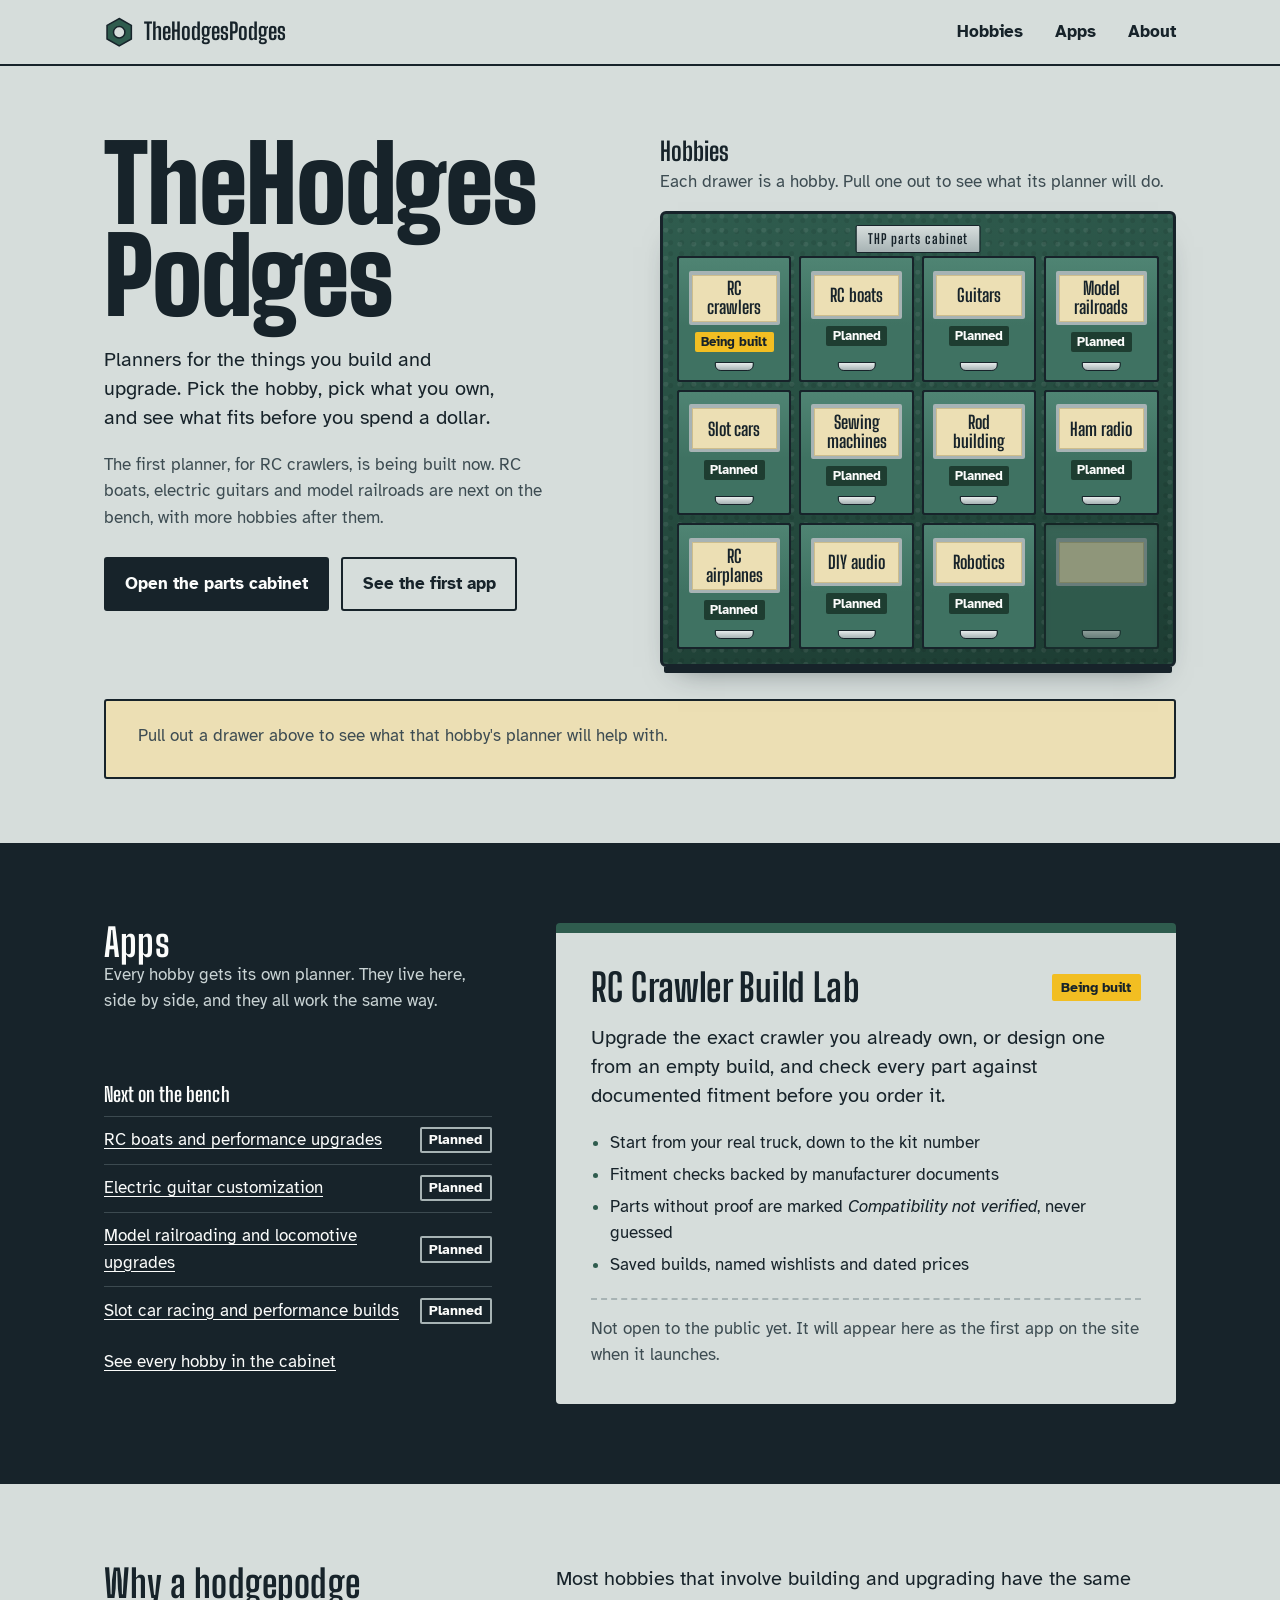
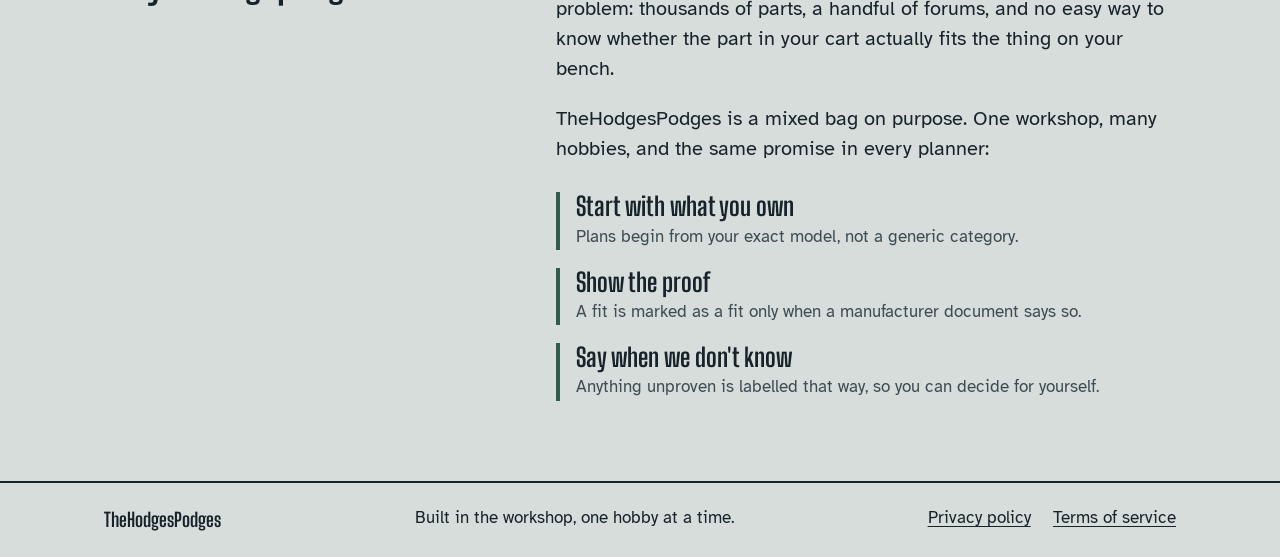
==== commit 872b1c6d: "Revert the garage workbench restyle The owner prefers the original simple look because it is easier " ====
--- a/index.html
+++ b/index.html
@@ -8,7 +8,7 @@
   <link rel="icon" href="assets/favicon.svg" type="image/svg+xml">
   <link rel="preconnect" href="https://fonts.googleapis.com">
   <link rel="preconnect" href="https://fonts.gstatic.com" crossorigin>
-  <link rel="stylesheet" href="https://fonts.googleapis.com/css2?family=Atkinson+Hyperlegible:ital,wght@0,400;0,700;1,400&family=Big+Shoulders+Display:wght@500;700;900&family=Big+Shoulders+Stencil+Display:wght@800&family=Permanent+Marker&display=swap">
+  <link rel="stylesheet" href="https://fonts.googleapis.com/css2?family=Atkinson+Hyperlegible:ital,wght@0,400;0,700;1,400&family=Big+Shoulders+Display:wght@500;700;900&display=swap">
   <link rel="stylesheet" href="css/styles.css">
 </head>
 <body>
@@ -35,90 +35,25 @@
 
   <main id="main">
     <section class="hero" id="top">
-      <div class="tool-rail" aria-hidden="true">
-        <div class="wrap tool-rail-inner">
-          <span class="hang hang-saw">
-            <svg class="tool" viewBox="0 0 300 120">
-              <defs><mask id="saw-grip"><rect width="300" height="120" fill="#fff"/><rect x="22" y="40" width="38" height="38" rx="14" fill="#000"/></mask></defs>
-              <path class="steel-light" d="M74 22 L294 50 L294 64 L74 100 Z"/>
-              <line class="teeth" x1="76" y1="101" x2="292" y2="65"/>
-              <path class="wood" mask="url(#saw-grip)" d="M8 18 h74 v88 h-74 q-9 -44 0 -88 z"/>
-              <circle class="rivet" cx="72" cy="34" r="3.5"/><circle class="rivet" cx="72" cy="88" r="3.5"/>
-            </svg>
-          </span>
-          <span class="hang hang-hammer">
-            <svg class="tool" viewBox="0 0 70 210">
-              <rect class="wood" x="27" y="26" width="15" height="178" rx="6"/>
-              <path class="steel" d="M4 10 h42 c8 -2 14 -6 20 -10 v12 c-4 6 -10 10 -18 12 h-44 z"/>
-              <rect class="steel-dark" x="22" y="6" width="25" height="22" rx="3"/>
-            </svg>
-          </span>
-          <span class="hang hang-wrench">
-            <svg class="tool" viewBox="0 0 54 220">
-              <defs><mask id="wrench-holes"><rect width="54" height="220" fill="#fff"/><rect x="18" y="0" width="18" height="24" fill="#000"/><circle cx="27" cy="192" r="10" fill="#000"/></mask></defs>
-              <g class="steel" mask="url(#wrench-holes)">
-                <circle cx="27" cy="30" r="24"/>
-                <rect x="18" y="40" width="18" height="140" rx="6"/>
-                <circle cx="27" cy="192" r="21"/>
-              </g>
-            </svg>
-          </span>
-          <span class="hang hang-pliers">
-            <svg class="tool" viewBox="0 0 70 220">
-              <path class="steel" d="M27 6 q-7 32 2 66 h12 q9 -34 2 -66 z"/>
-              <path class="grip" d="M29 84 q-14 60 -19 130 h13 q4 -66 15 -124 z"/>
-              <path class="grip" d="M41 84 q14 60 19 130 h-13 q-4 -66 -15 -124 z"/>
-              <circle class="steel-dark" cx="35" cy="80" r="10"/>
-              <circle class="rivet" cx="35" cy="80" r="3.5"/>
-            </svg>
-          </span>
-          <span class="hang hang-driver">
-            <svg class="tool" viewBox="0 0 40 220">
-              <rect class="grip" x="6" y="6" width="28" height="80" rx="12"/>
-              <rect class="steel-dark" x="13" y="86" width="14" height="10" rx="2"/>
-              <rect class="steel" x="17" y="96" width="6" height="104"/>
-              <path class="steel" d="M17 200 h6 l-1 14 h-4 z"/>
-            </svg>
-          </span>
-          <span class="hang hang-square">
-            <svg class="tool" viewBox="0 0 120 200">
-              <path class="steel-light" d="M8 6 h18 v168 h88 v18 h-106 z"/>
-              <line class="ticks" x1="17" y1="12" x2="17" y2="168"/>
-              <line class="ticks" x1="32" y1="183" x2="110" y2="183"/>
-            </svg>
-          </span>
-          <span class="hang hang-driver hang-driver-2">
-            <svg class="tool" viewBox="0 0 40 220">
-              <rect class="grip grip-blue" x="6" y="6" width="28" height="80" rx="12"/>
-              <rect class="steel-dark" x="13" y="86" width="14" height="10" rx="2"/>
-              <rect class="steel" x="17" y="96" width="6" height="88"/>
-              <path class="steel" d="M15 184 h10 l-5 12 z"/>
-            </svg>
-          </span>
-        </div>
-      </div>
-
       <div class="wrap hero-grid">
-        <div class="sign">
+        <div class="hero-copy">
           <h1 class="wordmark">TheHodges<wbr>Podges</h1>
           <p class="lede">Planners for the things you build and upgrade. Pick the hobby, pick what you own, and see what fits before you spend a dollar.</p>
           <p class="hero-note">The first planner, for RC crawlers, is being built now. RC boats, electric guitars and model railroads are next on the bench, with more hobbies after them.</p>
           <div class="hero-actions">
-            <a class="btn btn-primary" href="#hobbies">Open the drawers</a>
+            <a class="btn btn-primary" href="#hobbies">Open the parts cabinet</a>
             <a class="btn btn-quiet" href="#apps">See the first app</a>
           </div>
         </div>
 
         <div class="cabinet-area" id="hobbies">
-          <div class="cabinet" role="group" aria-labelledby="cabinet-title" aria-describedby="cabinet-help">
-            <div class="cabinet-crown">
-              <h2 class="cabinet-title" id="cabinet-title">Hobbies</h2>
-              <p class="cabinet-help" id="cabinet-help">Each drawer holds a hobby. Pull one out to set its project on the bench.</p>
-            </div>
+          <h2 class="cabinet-title">Hobbies</h2>
+          <p class="cabinet-help" id="cabinet-help">Each drawer is a hobby. Pull one out to see what its planner will do.</p>
+          <div class="cabinet" role="group" aria-labelledby="cabinet-help">
+            <div class="cabinet-plate" aria-hidden="true">THP parts cabinet</div>
             <ul class="drawers" id="drawers">
               <!-- Drawers are filled in from js/catalog.js -->
             </ul>
-            <div class="cabinet-base" aria-hidden="true"></div>
           </div>
           <noscript>
             <p class="noscript">Turn on JavaScript to open the drawers. The first hobby is RC crawlers, whose planner is being built. Planned next: RC boats, electric guitars, model railroads, slot cars, sewing and embroidery machines, fishing rod building, amateur radio, RC airplanes, DIY audio and hobby robotics.</p>
@@ -127,8 +62,7 @@
       </div>
     </section>
 
-    <section class="bench" aria-label="Selected hobby">
-      <div class="bench-edge" aria-hidden="true"></div>
+    <section class="drawer-detail-band" aria-label="Selected hobby">
       <div class="wrap">
         <div class="drawer-detail" id="drawer-detail" aria-live="polite"></div>
       </div>
@@ -142,7 +76,6 @@
         </div>
 
         <article class="app-card" aria-labelledby="app-rc-title">
-          <div class="clip" aria-hidden="true"></div>
           <div class="app-card-head">
             <h3 id="app-rc-title">RC Crawler Build Lab</h3>
             <span class="tag tag-building">Being built</span>
@@ -164,33 +97,31 @@
             <li><span>Electric guitar customization</span><span class="tag tag-planned">Planned</span></li>
             <li><span>Model railroading and locomotive upgrades</span><span class="tag tag-planned">Planned</span></li>
           </ul>
-          <p class="next-up-more"><a href="#hobbies">See every hobby in the drawers</a></p>
+          <p class="next-up-more"><a href="#hobbies">See every hobby in the cabinet</a></p>
         </aside>
       </div>
     </section>
 
     <section class="about" id="about">
-      <div class="wrap">
-        <div class="shop-rules">
-          <h2>Why a hodgepodge</h2>
-          <div class="about-body">
-            <p>Most hobbies that involve building and upgrading have the same problem: thousands of parts, a handful of forums, and no easy way to know whether the part in your cart actually fits the thing on your bench.</p>
-            <p>TheHodgesPodges is a mixed bag on purpose. One workshop, many hobbies, and the same rules in every planner:</p>
-            <dl class="promises">
-              <div>
-                <dt>Start with what you own</dt>
-                <dd>Plans begin from your exact model, not a generic category.</dd>
-              </div>
-              <div>
-                <dt>Show the proof</dt>
-                <dd>A fit is marked as a fit only when a manufacturer document says so.</dd>
-              </div>
-              <div>
-                <dt>Say when we don't know</dt>
-                <dd>Anything unproven is labelled that way, so you can decide for yourself.</dd>
-              </div>
-            </dl>
-          </div>
+      <div class="wrap about-grid">
+        <h2>Why a hodgepodge</h2>
+        <div class="about-body">
+          <p>Most hobbies that involve building and upgrading have the same problem: thousands of parts, a handful of forums, and no easy way to know whether the part in your cart actually fits the thing on your bench.</p>
+          <p>TheHodgesPodges is a mixed bag on purpose. One workshop, many hobbies, and the same promise in every planner:</p>
+          <dl class="promises">
+            <div>
+              <dt>Start with what you own</dt>
+              <dd>Plans begin from your exact model, not a generic category.</dd>
+            </div>
+            <div>
+              <dt>Show the proof</dt>
+              <dd>A fit is marked as a fit only when a manufacturer document says so.</dd>
+            </div>
+            <div>
+              <dt>Say when we don't know</dt>
+              <dd>Anything unproven is labelled that way, so you can decide for yourself.</dd>
+            </div>
+          </dl>
         </div>
       </div>
     </section>
--- a/css/styles.css
+++ b/css/styles.css
@@ -1,56 +1,32 @@
-/* TheHodgesPodges: a garage workbench.
-   A pegboard wall of hand tools, an oak chest of drawers with masking-tape
-   labels, a maple butcher-block bench, a barn-board wall and a concrete floor.
-   Every texture is drawn here in CSS and SVG; there are no image files. */
+/* TheHodgesPodges
+   Palette: a workshop wall, a hammer-tone green parts cabinet,
+   manila label cards and one safety-yellow signal for "being built". */
 :root {
-  /* Wood */
-  --walnut: #4f321d;
-  --walnut-deep: #3a2414;
-  --oak: #a06d3e;
-  --oak-face: #b98551;
-  --oak-light: #c99561;
-  --maple: #cfa36d;
-  --pine: #dcbd8f;
-  --cavity: #24160c;
-
-  /* Wall and shop */
-  --pegboard: #a47e55;
-  --peg-hole: #3b2918;
-  --barn: #3b281b;
-  --concrete: #6c6964;
-
-  /* Paper and tape */
-  --paper: #f6efdd;
-  --kraft: #d7b98a;
-  --tape: #ece0b5;
-  --felt: #2e4537;
-
-  /* Ink and signal */
-  --ink: #23170e;
-  --ink-soft: #4d3b2c;
-  --cream: #f4e9cf;
-  --cream-soft: #dccbab;
+  --wall: #d6dddb;
+  --wall-deep: #c5cfcc;
+  --machine: #2f5c4e;
+  --machine-dark: #1d3d33;
+  --drawer: #3f7262;
+  --drawer-hi: #4f8473;
+  --manila: #ecdfb4;
+  --manila-edge: #cdbd8c;
+  --ink: #17232a;
+  --ink-soft: #3d4c52;
   --safety: #f2be22;
-  --live: #2f5c4e;
+  --steel: #a7b3b4;
+  --white: #fbfcfb;
 
   --font-display: "Big Shoulders Display", "Arial Narrow", "Roboto Condensed", sans-serif;
-  --font-stencil: "Big Shoulders Stencil Display", "Big Shoulders Display", "Arial Narrow", sans-serif;
-  --font-marker: "Permanent Marker", "Segoe Print", "Comic Sans MS", cursive;
   --font-body: "Atkinson Hyperlegible", "Segoe UI", system-ui, sans-serif;
 
   --step-0: 1.0625rem;
   --step-1: 1.25rem;
   --step-2: 1.6rem;
   --step-3: 2.4rem;
-  --step-4: clamp(3.2rem, 7.6vw, 6.2rem);
-
-  --wrap: 74rem;
+  --step-4: clamp(3.4rem, 8.2vw, 6.6rem);
+
+  --wrap: 72rem;
   --gutter: clamp(1.1rem, 4vw, 2.5rem);
-
-  /* Textures (SVG noise, tinted). Horizontal grain, vertical grain, fine grit. */
-  --grain-h: url("data:image/svg+xml,<svg xmlns='http://www.w3.org/2000/svg' width='1600' height='240'><filter id='g'><feTurbulence type='fractalNoise' baseFrequency='0.0028 0.2' numOctaves='3' seed='7' stitchTiles='stitch'/><feColorMatrix values='0 0 0 0 0.18 0 0 0 0 0.1 0 0 0 0 0.04 1.15 0 0 0 -0.5'/></filter><rect width='100%25' height='100%25' filter='url(%23g)'/></svg>");
-  --grain-v: url("data:image/svg+xml,<svg xmlns='http://www.w3.org/2000/svg' width='240' height='1600'><filter id='g'><feTurbulence type='fractalNoise' baseFrequency='0.2 0.0028' numOctaves='3' seed='11' stitchTiles='stitch'/><feColorMatrix values='0 0 0 0 0.12 0 0 0 0 0.07 0 0 0 0 0.03 1.2 0 0 0 -0.5'/></filter><rect width='100%25' height='100%25' filter='url(%23g)'/></svg>");
-  --grit: url("data:image/svg+xml,<svg xmlns='http://www.w3.org/2000/svg' width='220' height='220'><filter id='n'><feTurbulence type='fractalNoise' baseFrequency='0.85' numOctaves='2' seed='3' stitchTiles='stitch'/><feColorMatrix values='0 0 0 0 0 0 0 0 0 0 0 0 0 0 0 0 0 0 0.55 0'/></filter><rect width='100%25' height='100%25' filter='url(%23n)'/></svg>");
 }
 
 *,
@@ -69,12 +45,7 @@
   font-size: var(--step-0);
   line-height: 1.55;
   color: var(--ink);
-  background-color: var(--pegboard);
-  background-image:
-    radial-gradient(circle, var(--peg-hole) 0 2.4px, transparent 3px),
-    var(--grit);
-  background-size: 26px 26px, 220px 220px;
-  background-position: 13px 13px, 0 0;
+  background: var(--wall);
 }
 
 h1, h2, h3 {
@@ -90,8 +61,7 @@
 a { color: inherit; }
 :focus-visible {
   outline: 3px solid var(--ink);
-  outline-offset: 2px;
-  box-shadow: 0 0 0 6px var(--safety);
+  outline-offset: 3px;
   border-radius: 2px;
 }
 
@@ -106,41 +76,36 @@
   left: -999px;
   top: 0.5rem;
   background: var(--ink);
-  color: var(--cream);
+  color: var(--white);
   padding: 0.5rem 0.9rem;
   z-index: 10;
 }
 .skip:focus { left: 0.5rem; }
 
-/* Header: a walnut shelf along the top of the wall */
+/* Header */
 .site-header {
-  position: relative;
-  z-index: 2;
-  color: var(--cream);
-  background-color: var(--walnut);
-  background-image: var(--grain-h), linear-gradient(180deg, #5d3c23, var(--walnut) 70%, var(--walnut-deep));
-  box-shadow: 0 6px 0 -1px var(--walnut-deep), 0 14px 18px -8px rgba(20, 10, 3, 0.75);
+  border-bottom: 2px solid var(--ink);
+  background: var(--wall);
 }
 .header-row {
   display: flex;
   align-items: center;
   justify-content: space-between;
   gap: 1rem;
-  min-height: 4.2rem;
+  min-height: 4rem;
 }
 .brand {
   display: inline-flex;
   align-items: center;
   gap: 0.6rem;
   text-decoration: none;
-  font-family: var(--font-stencil);
-  font-weight: 800;
-  font-size: 1.55rem;
-  letter-spacing: 0.01em;
+  font-family: var(--font-display);
+  font-weight: 700;
+  font-size: 1.45rem;
 }
 .brand-mark { width: 1.9rem; height: 1.9rem; }
-.brand-mark polygon { fill: #b9bfc0; stroke: var(--walnut-deep); stroke-width: 2; }
-.brand-mark circle { fill: var(--walnut); stroke: var(--walnut-deep); stroke-width: 2; }
+.brand-mark polygon { fill: var(--machine); stroke: var(--ink); stroke-width: 2; }
+.brand-mark circle { fill: var(--wall); stroke: var(--ink); stroke-width: 2; }
 
 .nav {
   list-style: none;
@@ -155,7 +120,7 @@
   padding: 0.3rem 0;
   border-bottom: 2px solid transparent;
 }
-.nav a:hover { border-bottom-color: var(--safety); }
+.nav a:hover { border-bottom-color: var(--ink); }
 
 /* Buttons and tags */
 .btn {
@@ -164,18 +129,14 @@
   font-weight: 700;
   text-decoration: none;
   padding: 0.75rem 1.2rem;
-  border: 2px solid var(--walnut-deep);
-  border-radius: 4px;
+  border: 2px solid var(--ink);
+  border-radius: 3px;
   cursor: pointer;
 }
-.btn-primary {
-  background: var(--walnut);
-  color: var(--cream);
-  box-shadow: 0 3px 0 var(--walnut-deep);
-}
-.btn-primary:hover { background: var(--walnut-deep); }
-.btn-quiet { background: rgba(255, 248, 230, 0.35); color: var(--ink); }
-.btn-quiet:hover { background: rgba(255, 248, 230, 0.6); }
+.btn-primary { background: var(--ink); color: var(--white); }
+.btn-primary:hover { background: var(--machine-dark); border-color: var(--machine-dark); }
+.btn-quiet { background: transparent; color: var(--ink); }
+.btn-quiet:hover { background: var(--wall-deep); }
 
 .tag {
   display: inline-block;
@@ -188,138 +149,64 @@
 }
 .tag-building { background: var(--safety); color: var(--ink); }
 .tag-planned { background: transparent; color: var(--ink); box-shadow: inset 0 0 0 2px var(--ink-soft); }
-.tag-live { background: var(--live); color: #fff; }
-
-/* Hero: the pegboard wall above the bench */
-.hero {
-  position: relative;
-  padding: 0;
-  box-shadow: inset 0 22px 26px -18px rgba(20, 10, 3, 0.55);
-}
-
-/* Tools hung on pegs */
-.tool-rail { overflow: hidden; }
-.tool-rail-inner {
-  display: flex;
-  align-items: flex-start;
-  justify-content: space-between;
-  gap: 1rem;
-  height: 11.5rem;
-  padding-top: 1.6rem;
-}
-.hang {
-  position: relative;
-  display: block;
-  flex: none;
-  filter: drop-shadow(5px 7px 3px rgba(25, 12, 2, 0.45));
-}
-.hang::before {
-  /* the peg hook the tool hangs from */
-  content: "";
-  position: absolute;
-  top: -0.85rem;
-  left: 50%;
-  width: 0.45rem;
-  height: 1.15rem;
-  transform: translateX(-50%);
-  border: 3px solid #5a5f61;
-  border-bottom: 0;
-  border-radius: 6px 6px 0 0;
-}
-.tool { display: block; height: 100%; width: auto; }
-.hang-saw { height: 4.6rem; transform: rotate(-3deg); margin-top: 0.3rem; }
-.hang-hammer { height: 8.8rem; transform: rotate(2deg); }
-.hang-wrench { height: 8rem; transform: rotate(-2deg); }
-.hang-pliers { height: 8.4rem; transform: rotate(3deg); }
-.hang-driver { height: 7.4rem; transform: rotate(-1deg); }
-.hang-square { height: 7rem; transform: rotate(1deg); }
-.hang-driver-2 { height: 6.6rem; transform: rotate(2deg); }
-
-.tool .steel { fill: #7d8587; }
-.tool .steel-light { fill: #aeb5b6; }
-.tool .steel-dark { fill: #4b5153; }
-.tool .wood { fill: #b47c45; }
-.tool .grip { fill: #b2362b; }
-.tool .grip-blue { fill: #2f5f8f; }
-.tool .rivet { fill: #dccb9c; }
-.tool .teeth { stroke: #aeb5b6; stroke-width: 6; stroke-dasharray: 3 3; }
-.tool .ticks { stroke: #4b5153; stroke-width: 3; stroke-dasharray: 1.5 7; }
-
+.tag-live { background: var(--machine); color: var(--white); }
+
+/* Hero */
+.hero { padding: clamp(2.5rem, 6vw, 4.5rem) 0 2rem; }
 .hero-grid {
   display: grid;
-  grid-template-columns: minmax(0, 1fr) minmax(0, 1.12fr);
-  gap: clamp(2rem, 4.5vw, 3.5rem);
-  align-items: end;
-  padding-top: 1.5rem;
-}
-
-/* The sign: weathered pine boards screwed to the wall */
-.sign {
-  position: relative;
-  container-type: inline-size;
-  align-self: center;
-  margin-bottom: 3rem;
-  padding: clamp(1.4rem, 3vw, 2.2rem);
-  background-color: var(--pine);
-  background-image:
-    radial-gradient(circle at 1.1rem 1.1rem, #6f7476 0 4px, transparent 5px),
-    radial-gradient(circle at calc(100% - 1.1rem) 1.1rem, #6f7476 0 4px, transparent 5px),
-    radial-gradient(circle at 1.1rem calc(100% - 1.1rem), #6f7476 0 4px, transparent 5px),
-    radial-gradient(circle at calc(100% - 1.1rem) calc(100% - 1.1rem), #6f7476 0 4px, transparent 5px),
-    repeating-linear-gradient(180deg, transparent 0 calc(33.33% - 2px), rgba(60, 35, 15, 0.28) calc(33.33% - 2px) 33.33%),
-    linear-gradient(rgba(236, 214, 176, 0.42), rgba(236, 214, 176, 0.42)),
-    var(--grain-h);
-  background-size: auto, auto, auto, auto, auto, auto, 1600px 240px;
-  border-radius: 3px;
-  box-shadow: 0 2px 0 #a88456, 8px 12px 18px -6px rgba(25, 12, 2, 0.55);
+  grid-template-columns: minmax(0, 1fr) minmax(0, 1.05fr);
+  gap: clamp(2rem, 5vw, 4rem);
+  align-items: start;
 }
 .wordmark {
-  font-family: var(--font-stencil);
   font-size: var(--step-4);
-  font-size: clamp(2.6rem, 19cqi, 6.2rem);
-  font-weight: 800;
+  font-weight: 900;
   line-height: 0.88;
-  letter-spacing: 0;
-  color: #2b1a0e;
-  margin-bottom: 1.2rem;
+  letter-spacing: -0.01em;
+  margin-bottom: 1.4rem;
+  hyphens: manual;
 }
 .lede {
   font-size: var(--step-1);
   line-height: 1.45;
-  max-width: 32ch;
-}
-.hero-note { color: var(--ink-soft); max-width: 42ch; }
-.hero-actions { display: flex; flex-wrap: wrap; gap: 0.75rem; margin-top: 1.4rem; }
-
-/* The chest of drawers, standing on the bench */
+  max-width: 30ch;
+}
+.hero-note { color: var(--ink-soft); max-width: 40ch; }
+.hero-actions { display: flex; flex-wrap: wrap; gap: 0.75rem; margin-top: 1.6rem; }
+
+/* The parts cabinet */
 .cabinet-area { scroll-margin-top: 1rem; }
+.cabinet-title { font-size: var(--step-2); margin-bottom: 0.3rem; }
+.cabinet-help { color: var(--ink-soft); margin-bottom: 1rem; }
+
 .cabinet {
   position: relative;
-  padding: 0 0.85rem;
-  background-color: var(--oak);
-  background-image: var(--grain-v), linear-gradient(90deg, rgba(0,0,0,0.18), transparent 8%, transparent 92%, rgba(0,0,0,0.22));
-  border: 2px solid var(--walnut-deep);
-  border-bottom: 0;
-  border-radius: 5px 5px 0 0;
-  box-shadow: 10px 0 22px -10px rgba(25, 12, 2, 0.6);
-}
-.cabinet-crown {
-  margin: 0 -0.85rem 0.85rem;
-  padding: 0.85rem 1.1rem 0.8rem;
-  color: var(--cream);
-  background-color: var(--walnut);
-  background-image: var(--grain-h);
-  border-bottom: 3px solid var(--walnut-deep);
-  border-radius: 3px 3px 0 0;
-  box-shadow: 0 5px 8px -4px rgba(0, 0, 0, 0.5);
-}
-.cabinet-title {
-  font-family: var(--font-stencil);
-  font-weight: 800;
-  font-size: var(--step-3);
-  margin-bottom: 0.2rem;
-}
-.cabinet-help { margin: 0; color: var(--cream-soft); }
+  background:
+    radial-gradient(circle at 20% 15%, rgba(255,255,255,0.07) 0 2px, transparent 3px) 0 0 / 14px 14px,
+    radial-gradient(circle at 70% 60%, rgba(0,0,0,0.08) 0 2px, transparent 3px) 0 0 / 11px 11px,
+    linear-gradient(170deg, var(--machine) 0%, var(--machine-dark) 100%);
+  border: 3px solid var(--ink);
+  border-radius: 6px;
+  padding: 2.6rem 0.9rem 0.9rem;
+  box-shadow: 0 10px 0 -4px var(--ink), 0 18px 30px -18px rgba(23, 35, 42, 0.6);
+}
+.cabinet-plate {
+  position: absolute;
+  top: 0.7rem;
+  left: 50%;
+  transform: translateX(-50%);
+  font-family: var(--font-display);
+  font-weight: 700;
+  font-size: 0.85rem;
+  letter-spacing: 0.08em;
+  color: var(--ink);
+  background: linear-gradient(180deg, #d7dedd, var(--steel));
+  padding: 0.15rem 0.7rem;
+  border-radius: 2px;
+  border: 1px solid var(--ink);
+  white-space: nowrap;
+}
 
 .drawers {
   list-style: none;
@@ -327,14 +214,14 @@
   padding: 0;
   display: grid;
   grid-template-columns: repeat(4, minmax(0, 1fr));
-  gap: 0.55rem;
+  gap: 0.5rem;
 }
 .drawer-slot {
-  display: flex;
-  min-height: 7.2rem;
-  background: var(--cavity);
+  background: var(--machine-dark);
   border-radius: 3px;
-  box-shadow: inset 0 4px 8px rgba(0, 0, 0, 0.7);
+  box-shadow: inset 0 3px 6px rgba(0, 0, 0, 0.45);
+  min-height: 7.4rem;
+  display: flex;
 }
 
 .drawer {
@@ -344,291 +231,122 @@
   flex-direction: column;
   align-items: center;
   justify-content: flex-start;
-  gap: 0.5rem;
-  padding: 0.75rem 0.5rem 1.9rem;
+  gap: 0.45rem;
+  padding: 0.8rem 0.6rem 1.7rem;
   font: inherit;
-  color: var(--ink);
+  color: var(--white);
+  background: linear-gradient(180deg, var(--drawer-hi), var(--drawer) 55%);
+  border: 2px solid var(--ink);
+  border-radius: 3px;
   text-align: center;
-  background-color: var(--oak-face);
-  background-image: var(--grain-h);
-  background-size: 1600px 240px;
-  border: 0;
-  border-radius: 3px;
-  box-shadow:
-    inset 0 2px 0 rgba(255, 230, 190, 0.35),
-    inset 0 -3px 0 rgba(40, 20, 6, 0.35),
-    inset 3px 0 0 rgba(255, 230, 190, 0.15),
-    inset -3px 0 0 rgba(40, 20, 6, 0.25);
-}
-.drawer-slot:nth-child(3n + 2) .drawer { background-position: -180px -40px; }
-.drawer-slot:nth-child(3n) .drawer { background-position: -360px -90px; }
-.drawer-slot:nth-child(4n) .drawer { background-color: #b37f4c; }
-
+}
 button.drawer {
   cursor: pointer;
-  transition: transform 260ms cubic-bezier(.2, .8, .25, 1.15), box-shadow 260ms ease;
-}
-button.drawer:hover { background-color: var(--oak-light); }
-
-/* The drawer's sides show when it is pulled toward you */
-button.drawer::before {
-  content: "";
-  position: absolute;
-  left: 5%;
-  right: 5%;
-  top: -0.75rem;
-  height: 0.8rem;
-  background: linear-gradient(180deg, #5b3a20, #7a4f2b);
-  clip-path: polygon(6% 0, 94% 0, 100% 100%, 0 100%);
-  opacity: 0;
-  transition: opacity 200ms ease;
-}
+  transition: transform 220ms cubic-bezier(.2,.8,.3,1.2), box-shadow 220ms ease;
+}
+button.drawer:hover { background: linear-gradient(180deg, #5a9180, var(--drawer-hi) 55%); }
 button.drawer.is-open {
+  transform: translateY(0.55rem) scale(1.035);
+  box-shadow: 0 -0.55rem 0 0 #12291f, 0 10px 16px -8px rgba(0, 0, 0, 0.7);
   z-index: 1;
-  transform: translateY(0.6rem) scale(1.07);
-  box-shadow:
-    inset 0 2px 0 rgba(255, 230, 190, 0.35),
-    inset 0 -3px 0 rgba(40, 20, 6, 0.35),
-    0 14px 18px -8px rgba(10, 5, 0, 0.8);
-}
-button.drawer.is-open::before { opacity: 1; }
-button.drawer:focus-visible { z-index: 2; }
-
-.drawer-empty { background-color: #94653a; filter: saturate(0.85); }
-
-/* Masking-tape label, written in marker */
+}
+.drawer-empty { opacity: 0.55; }
+
 .drawer-label {
   display: flex;
   align-items: center;
   justify-content: center;
-  width: 92%;
-  min-height: 2.6rem;
-  padding: 0.3rem 0.45rem;
-  background: var(--tape);
+  width: 100%;
+  min-height: 3rem;
+  padding: 0.3rem 0.4rem;
+  background: var(--manila);
   color: var(--ink);
-  transform: rotate(-1.6deg);
-  box-shadow: 0 1px 2px rgba(40, 20, 6, 0.35);
-  clip-path: polygon(0 4%, 3% 0, 6% 6%, 9% 0, 91% 0, 94% 5%, 97% 0, 100% 6%, 100% 94%, 97% 100%, 94% 95%, 91% 100%, 9% 100%, 6% 95%, 3% 100%, 0 96%);
-}
-.drawer-slot:nth-child(even) .drawer-label { transform: rotate(1.2deg); }
+  border: 3px solid var(--steel);
+  border-top-width: 4px;
+  border-radius: 2px;
+  box-shadow: inset 0 0 0 1px var(--manila-edge);
+}
 .drawer-label-text {
-  font-family: var(--font-marker);
-  font-size: 1rem;
+  font-family: var(--font-display);
+  font-weight: 700;
+  font-size: 1.12rem;
+  line-height: 1.05;
+}
+.drawer-status {
+  font-size: 0.8rem;
+  font-weight: 700;
   line-height: 1.1;
-}
-.drawer-empty .drawer-label { visibility: hidden; }
-
-.drawer-status {
-  font-size: 0.78rem;
-  font-weight: 700;
-  line-height: 1.1;
-  color: var(--cream);
-  background: var(--walnut-deep);
-  padding: 0.22rem 0.42rem;
-  border-radius: 2px;
-}
-.drawer-building .drawer-status { color: var(--ink); background: var(--safety); }
-
-/* Iron cup pull with two screws */
+  background: rgba(18, 41, 31, 0.72);
+  padding: 0.2rem 0.4rem;
+  border-radius: 2px;
+}
+.drawer-building .drawer-status {
+  color: var(--ink);
+  background: var(--safety);
+  padding: 0.2rem 0.4rem;
+  border-radius: 2px;
+}
 .drawer-pull {
   position: absolute;
-  bottom: 0.5rem;
+  bottom: 0.55rem;
   left: 50%;
-  width: 2.7rem;
-  height: 0.85rem;
+  width: 2.4rem;
+  height: 0.55rem;
   transform: translateX(-50%);
-  background:
-    radial-gradient(circle at 0.35rem 0.3rem, #9aa0a1 0 1.6px, transparent 2.2px),
-    radial-gradient(circle at calc(100% - 0.35rem) 0.3rem, #9aa0a1 0 1.6px, transparent 2.2px),
-    linear-gradient(180deg, #5d6365, #2f3436);
-  border-radius: 3px 3px 1.4rem 1.4rem;
-  box-shadow: 0 2px 2px rgba(0, 0, 0, 0.5), inset 0 1px 0 rgba(255, 255, 255, 0.25);
-}
-
-.cabinet-base {
-  height: 1rem;
-  margin: 0.85rem -0.85rem 0;
-  background: linear-gradient(180deg, var(--walnut), var(--walnut-deep));
+  background: linear-gradient(180deg, #e7ecec, var(--steel));
+  border: 1.5px solid var(--ink);
+  border-radius: 0 0 6px 6px;
 }
 
 .noscript {
-  margin: 1rem 0;
-  background: var(--paper);
+  margin-top: 1rem;
+  background: var(--manila);
   padding: 0.8rem 1rem;
   border: 2px solid var(--ink);
 }
 
-/* The bench: a maple butcher-block top */
-.bench {
-  position: relative;
-  padding-bottom: clamp(2.5rem, 6vw, 4rem);
-  background-color: var(--maple);
-  background-image:
-    var(--grain-h),
-    repeating-linear-gradient(180deg, #d4a971 0 58px, #c69a63 58px 60px, #cc9f69 60px 118px, #bf935d 118px 120px, #d8b07a 120px 170px, #c39760 170px 172px);
-  background-size: 1600px 240px, auto;
-  box-shadow: inset 0 18px 16px -14px rgba(40, 20, 6, 0.45);
-}
-.bench-edge {
-  height: 2.1rem;
-  background-image:
-    linear-gradient(180deg, rgba(255, 236, 200, 0.45) 0 3px, transparent 3px calc(100% - 6px), rgba(40, 20, 6, 0.45) calc(100% - 6px)),
-    repeating-linear-gradient(90deg, #c8955c 0 44px, #b98650 44px 46px, #d2a46b 46px 92px, #a87745 92px 94px, #c38f57 94px 132px, #b07e4a 132px 134px);
-  box-shadow: 0 8px 10px -6px rgba(40, 20, 6, 0.6);
-  margin-bottom: 2rem;
-}
-
-.drawer-detail { min-height: 6rem; }
-
-/* Nothing pulled yet: a scrap of paper on the bench */
-.bench-note {
-  display: inline-block;
-  margin: 0;
-  max-width: 34rem;
-  padding: 0.9rem 1.2rem;
-  font-family: var(--font-marker);
-  font-size: 1.15rem;
-  line-height: 1.35;
-  background: var(--paper);
-  transform: rotate(-1deg);
-  box-shadow: 3px 5px 10px -3px rgba(40, 20, 6, 0.5);
-}
-
-/* A pulled-out drawer, seen from above, sitting on the bench */
-.tray {
+/* Selected drawer contents */
+.drawer-detail-band { padding: 0 0 clamp(2.5rem, 6vw, 4rem); }
+.drawer-detail {
   scroll-margin-top: 1rem;
-  position: relative;
-  padding: 1.1rem 1.1rem 0;
-  background-color: var(--oak);
-  background-image: var(--grain-h);
-  border-radius: 4px;
-  box-shadow:
-    inset 0 0 0 2px rgba(40, 20, 6, 0.5),
-    10px 16px 24px -10px rgba(40, 20, 6, 0.7);
-}
-.drawer-detail.is-pulled .tray { animation: pull-out 420ms cubic-bezier(.2, .8, .25, 1) both; }
-@keyframes pull-out {
-  from { transform: translateY(-2.5rem) scale(0.97); opacity: 0; }
-  to { transform: none; opacity: 1; }
-}
-
-.tray-liner {
-  display: grid;
-  grid-template-columns: minmax(0, 1.5fr) minmax(0, 1fr);
-  gap: 1.4rem;
-  align-items: start;
-  padding: clamp(1rem, 3vw, 1.8rem);
-  background-color: var(--felt);
-  background-image: var(--grit);
-  border-radius: 2px;
-  box-shadow: inset 0 6px 12px rgba(0, 0, 0, 0.55), inset 0 0 0 2px rgba(0, 0, 0, 0.35);
-}
-
-.project-card {
-  position: relative;
-  padding: 1.3rem clamp(1rem, 3vw, 1.6rem) 1.2rem;
-  background: var(--paper);
-  background-image: repeating-linear-gradient(180deg, transparent 0 1.55rem, rgba(70, 110, 160, 0.16) 1.55rem calc(1.55rem + 1px));
-  background-position: 0 0.4rem;
-  transform: rotate(-0.6deg);
-  box-shadow: 3px 6px 12px -4px rgba(0, 0, 0, 0.6);
-}
-.project-card::before {
-  content: "";
-  position: absolute;
-  top: -0.6rem;
-  left: 50%;
-  width: 5.5rem;
-  height: 1.3rem;
-  transform: translateX(-50%) rotate(2deg);
-  background: rgba(236, 224, 181, 0.88);
-}
+  background: var(--manila);
+  border: 2px solid var(--ink);
+  border-radius: 3px;
+  padding: 1.4rem clamp(1.1rem, 3vw, 2rem);
+  min-height: 5rem;
+}
+.detail-empty { margin: 0; color: var(--ink-soft); }
 .detail-head {
   display: flex;
   flex-wrap: wrap;
   align-items: center;
-  gap: 0.6rem 1rem;
+  gap: 0.75rem 1rem;
   margin-bottom: 0.8rem;
 }
-.detail-title { font-size: var(--step-3); }
 .detail-summary { font-size: var(--step-1); line-height: 1.45; }
-.detail-foot { margin: 0; color: var(--ink-soft); font-weight: 700; }
-
-.parts-heading {
-  font-family: var(--font-marker);
-  font-weight: 400;
-  font-size: 1.15rem;
-  color: var(--cream);
-  margin-bottom: 0.7rem;
-}
 .detail-examples {
   list-style: none;
   padding: 0;
-  margin: 0;
+  margin: 0 0 1.1rem;
   display: flex;
   flex-wrap: wrap;
-  gap: 0.75rem 0.6rem;
-}
-/* Kraft parts tags with a reinforced hole */
+  gap: 0.5rem;
+}
 .detail-examples li {
-  position: relative;
-  padding: 0.45rem 0.75rem 0.45rem 1.7rem;
+  background: var(--white);
+  border: 1.5px solid var(--ink);
+  border-radius: 2px;
+  padding: 0.25rem 0.6rem;
   font-size: 0.95rem;
-  font-weight: 700;
-  color: var(--ink);
-  background: var(--kraft);
-  clip-path: polygon(0.7rem 0, 100% 0, 100% 100%, 0.7rem 100%, 0 50%);
-  filter: drop-shadow(0 2px 1px rgba(0, 0, 0, 0.4));
-}
-.detail-examples li::before {
-  content: "";
-  position: absolute;
-  left: 0.75rem;
-  top: 50%;
-  width: 0.5rem;
-  height: 0.5rem;
-  transform: translateY(-50%);
-  border-radius: 50%;
-  background: var(--felt);
-  box-shadow: 0 0 0 2px #efe3c4;
-}
-.detail-examples li:nth-child(odd) { transform: rotate(-1.5deg); }
-.detail-examples li:nth-child(even) { transform: rotate(1.2deg); }
-
-/* The drawer front, at the near edge of the tray */
-.tray-front {
-  position: relative;
-  display: flex;
-  align-items: center;
-  justify-content: center;
-  height: 3.6rem;
-  margin: 1.1rem -1.1rem 0;
-  background-color: var(--oak-face);
-  background-image: var(--grain-h);
-  border-radius: 0 0 4px 4px;
-  box-shadow: inset 0 3px 0 rgba(40, 20, 6, 0.35), inset 0 -3px 0 rgba(40, 20, 6, 0.35);
-}
-.tray-front .drawer-pull {
-  bottom: 0.55rem;
-  width: 4.2rem;
-  height: 1.15rem;
-}
-.tray-front .drawer-label {
-  width: auto;
-  min-height: 0;
-  margin-bottom: 1.2rem;
-  padding: 0.2rem 1rem;
-}
-
-/* Apps: a dark barn-board wall with the app on a clipboard */
+}
+.detail-foot { margin: 0; color: var(--ink-soft); font-weight: 700; }
+
+/* Apps */
 .apps {
-  color: var(--cream);
+  background: var(--ink);
+  color: var(--white);
   padding: clamp(3rem, 7vw, 5rem) 0;
-  background-color: var(--barn);
-  background-image:
-    var(--grain-v),
-    repeating-linear-gradient(90deg, #3d2a1c 0 116px, #1e130b 116px 120px, #46301f 120px 236px, #1e130b 236px 240px, #382619 240px 352px, #1e130b 352px 356px);
-  background-size: 240px 1600px, auto;
+  scroll-margin-top: 0;
 }
 .apps-grid {
   display: grid;
@@ -640,40 +358,14 @@
   align-items: start;
 }
 .apps-intro { grid-area: intro; }
-.apps-intro h2 { font-family: var(--font-stencil); font-weight: 800; font-size: clamp(2.6rem, 5vw, 3.6rem); }
-.apps-intro p { color: var(--cream-soft); }
-
+.apps-intro p { color: #c9d3d4; }
 .app-card {
   grid-area: card;
-  position: relative;
-  margin-top: 1.2rem;
-  padding: clamp(1.8rem, 3vw, 2.4rem) clamp(1.3rem, 3vw, 2.2rem) clamp(1.3rem, 3vw, 2rem);
+  background: var(--wall);
   color: var(--ink);
-  background: var(--paper);
-  border-radius: 2px;
-  box-shadow: 0 0 0 14px #7b4f2b, 0 0 0 16px #4f321d, 14px 22px 30px -10px rgba(0, 0, 0, 0.7);
-}
-.clip {
-  position: absolute;
-  top: -1.9rem;
-  left: 50%;
-  width: 8rem;
-  height: 2.6rem;
-  transform: translateX(-50%);
-  background: linear-gradient(180deg, #d5d9da, #8d9496 60%, #6c7375);
-  border-radius: 10px 10px 4px 4px;
-  box-shadow: 0 3px 4px rgba(0, 0, 0, 0.5), inset 0 1px 0 rgba(255, 255, 255, 0.6);
-}
-.clip::after {
-  content: "";
-  position: absolute;
-  left: 50%;
-  top: 0.45rem;
-  width: 2.6rem;
-  height: 0.75rem;
-  transform: translateX(-50%);
-  border-radius: 1rem;
-  background: #4b5153;
+  border-radius: 4px;
+  padding: clamp(1.3rem, 3vw, 2.2rem);
+  border-top: 10px solid var(--machine);
 }
 .app-card-head {
   display: flex;
@@ -685,101 +377,47 @@
 }
 .app-card h3 { font-size: var(--step-3); }
 .app-summary { font-size: var(--step-1); line-height: 1.45; }
-.app-features { margin: 0 0 1.2rem; padding-left: 1.3rem; }
+.app-features {
+  margin: 0 0 1.2rem;
+  padding-left: 1.2rem;
+}
 .app-features li { margin-bottom: 0.35rem; }
-.app-features li::marker { content: "\2714\FE0E  "; color: var(--live); font-size: 0.85em; }
+.app-features li::marker { color: var(--machine); }
 .app-status {
   margin: 0;
   padding-top: 1rem;
-  border-top: 2px dashed #b9a985;
+  border-top: 2px dashed var(--steel);
   color: var(--ink-soft);
 }
 
-/* Next up: strips of masking tape on the boards */
 .next-up { grid-area: next; }
-.next-up h3 { font-size: var(--step-1); margin-bottom: 0.8rem; }
-.next-up ul { list-style: none; padding: 0; margin: 0; display: grid; gap: 0.6rem; }
+.next-up h3 { font-size: var(--step-1); margin-bottom: 0.7rem; }
+.next-up ul { list-style: none; padding: 0; margin: 0; }
 .next-up li {
-  position: relative;
-  isolation: isolate;
   display: flex;
   justify-content: space-between;
   align-items: center;
   gap: 1rem;
-  padding: 0.6rem 0.85rem;
-  color: var(--ink);
-  font-weight: 700;
-}
-.next-up li::before {
-  /* the tape strip, kept on its own layer so focus rings are not clipped */
-  content: "";
-  position: absolute;
-  inset: 0;
-  z-index: -1;
-  background: var(--tape);
-  clip-path: polygon(0 6%, 2% 0, 4% 8%, 6% 0, 94% 0, 96% 8%, 98% 0, 100% 6%, 100% 94%, 98% 100%, 96% 92%, 94% 100%, 6% 100%, 4% 92%, 2% 100%, 0 94%);
-}
-.next-up li:nth-child(odd) { transform: rotate(-0.8deg); }
-.next-up li:nth-child(even) { transform: rotate(0.6deg); }
-.next-up li a { color: var(--ink); text-underline-offset: 3px; }
-.next-up-more { margin: 1rem 0 0; }
-.next-up-more a { color: var(--cream); text-underline-offset: 3px; }
-
-/* About: shop rules pinned to the pegboard */
+  padding: 0.65rem 0;
+  border-top: 1px solid #3c4a50;
+}
+.next-up a { color: var(--white); text-underline-offset: 3px; }
+.next-up a:focus-visible { outline-color: var(--safety); }
+.next-up-more { margin: 0.9rem 0 0; }
+.next-up .tag-planned { color: var(--white); box-shadow: inset 0 0 0 2px var(--steel); }
+
+/* About */
 .about { padding: clamp(3rem, 7vw, 5rem) 0; }
-.shop-rules {
-  position: relative;
+.about-grid {
   display: grid;
-  grid-template-columns: minmax(0, 0.8fr) minmax(0, 1.6fr);
+  grid-template-columns: minmax(0, 1fr) minmax(0, 1.6fr);
   gap: 1.5rem clamp(2rem, 5vw, 4rem);
-  padding: clamp(1.6rem, 4vw, 3rem);
-  background: var(--paper);
-  box-shadow: 8px 12px 20px -8px rgba(25, 12, 2, 0.6);
-  transform: rotate(-0.3deg);
-}
-.shop-rules::before,
-.shop-rules::after {
-  content: "";
-  position: absolute;
-  top: -0.7rem;
-  width: 6rem;
-  height: 1.5rem;
-  background: rgba(236, 224, 181, 0.9);
-}
-.shop-rules::before { left: 1.5rem; transform: rotate(-4deg); }
-.shop-rules::after { right: 1.5rem; transform: rotate(3deg); }
-.shop-rules h2 {
-  font-family: var(--font-stencil);
-  font-weight: 800;
-  font-size: clamp(2.4rem, 5vw, 3.4rem);
-  color: #8e2a1f;
 }
 .about-body p { font-size: var(--step-1); line-height: 1.5; }
-.promises { margin: 1.6rem 0 0; display: grid; gap: 1.1rem; }
+.promises { margin: 1.8rem 0 0; display: grid; gap: 1.1rem; }
 .promises div {
-  position: relative;
-  padding-left: 2.2rem;
-}
-.promises div::before {
-  content: "";
-  position: absolute;
-  left: 0;
-  top: 0.2rem;
-  width: 1.3rem;
-  height: 1.3rem;
-  border: 2.5px solid var(--ink);
-  border-radius: 2px;
-}
-.promises div::after {
-  content: "";
-  position: absolute;
-  left: 0.42rem;
-  top: 0.1rem;
-  width: 0.5rem;
-  height: 1rem;
-  border: solid var(--live);
-  border-width: 0 4px 4px 0;
-  transform: rotate(40deg);
+  padding-left: 1rem;
+  border-left: 4px solid var(--machine);
 }
 .promises dt {
   font-family: var(--font-display);
@@ -789,24 +427,17 @@
 }
 .promises dd { margin: 0.2rem 0 0; max-width: 52ch; color: var(--ink-soft); }
 
-/* Footer: the concrete floor */
-.site-footer {
-  color: #f4efe6;
-  padding: 1.6rem 0;
-  background-color: var(--concrete);
-  background-image: var(--grit), radial-gradient(ellipse at 30% 0%, rgba(255, 255, 255, 0.08), transparent 60%);
-  background-size: 220px 220px, auto;
-  box-shadow: inset 0 10px 14px -10px rgba(0, 0, 0, 0.7);
-}
+/* Footer */
+.site-footer { border-top: 2px solid var(--ink); padding: 1.4rem 0; }
 .footer-row {
   display: flex;
   flex-wrap: wrap;
   justify-content: space-between;
-  align-items: baseline;
   gap: 0.5rem 2rem;
 }
 .footer-row p { margin: 0; }
-.footer-row p:first-child { font-family: var(--font-stencil); font-weight: 800; font-size: 1.3rem; }
+.footer-row p:first-child { font-family: var(--font-display); font-weight: 700; font-size: 1.2rem; }
+
 .footer-links {
   list-style: none;
   display: flex;
@@ -818,10 +449,9 @@
 .footer-links a { text-underline-offset: 3px; }
 .footer-links a[aria-current="page"] { font-weight: 700; text-decoration: none; }
 
-/* Privacy policy and terms of service: a long sheet pinned to the wall */
+/* Privacy policy and terms of service */
 .legal { padding: clamp(2.5rem, 6vw, 4rem) 0 clamp(3rem, 7vw, 5rem); }
 .legal-grid {
-  position: relative;
   display: grid;
   grid-template-columns: minmax(12rem, 16rem) minmax(0, 1fr);
   grid-template-areas:
@@ -829,37 +459,17 @@
     "toc  body";
   gap: 2rem clamp(2rem, 5vw, 4rem);
   align-items: start;
-  max-width: none;
-  margin-left: max(var(--gutter), calc((100% - var(--wrap)) / 2));
-  margin-right: max(var(--gutter), calc((100% - var(--wrap)) / 2));
-  padding-left: clamp(1.1rem, 4vw, 2.5rem);
-  padding-right: clamp(1.1rem, 4vw, 2.5rem);
-  padding-top: clamp(1.6rem, 4vw, 3rem);
-  padding-bottom: clamp(1.6rem, 4vw, 3rem);
-  background: var(--paper);
-  box-shadow: 8px 12px 20px -8px rgba(25, 12, 2, 0.6);
-}
-.legal-grid::before {
-  content: "";
-  position: absolute;
-  top: -0.7rem;
-  left: 50%;
-  width: 7rem;
-  height: 1.5rem;
-  transform: translateX(-50%) rotate(-2deg);
-  background: rgba(236, 224, 181, 0.9);
 }
 .legal-head { grid-area: head; }
 .legal-head h1 {
-  font-family: var(--font-stencil);
   font-size: clamp(2.8rem, 6vw, 4.4rem);
-  font-weight: 800;
+  font-weight: 900;
   line-height: 0.95;
   margin-bottom: 0.8rem;
 }
 .legal-dates { color: var(--ink-soft); font-weight: 700; }
 .draft-note {
-  background: var(--tape);
+  background: var(--manila);
   border: 2px solid var(--ink);
   border-left: 10px solid var(--safety);
   border-radius: 3px;
@@ -879,16 +489,16 @@
   grid-area: toc;
   position: sticky;
   top: 1rem;
-  border-top: 4px solid var(--walnut);
+  border-top: 4px solid var(--machine);
   padding-top: 0.8rem;
 }
 .legal-toc h2 { font-size: var(--step-1); margin-bottom: 0.5rem; }
-.legal-toc ol { margin: 0; padding-left: 2.2rem; }
+.legal-toc ol { margin: 0; padding-left: 1.8rem; }
 .legal-toc li { margin-bottom: 0.3rem; font-size: 0.95rem; }
 .legal-toc a { text-underline-offset: 3px; }
 
 .legal-body { grid-area: body; max-width: 68ch; }
-.legal-body section { scroll-margin-top: 1rem; padding-bottom: 1.6rem; margin-bottom: 1.6rem; border-bottom: 1px solid #cbbd9c; }
+.legal-body section { scroll-margin-top: 1rem; padding-bottom: 1.6rem; margin-bottom: 1.6rem; border-bottom: 1px solid var(--steel); }
 .legal-body section:last-child { border-bottom: 0; margin-bottom: 0; }
 .legal-body h2 { font-size: var(--step-2); margin-bottom: 0.7rem; }
 .legal-body h3 { font-size: var(--step-1); margin: 1.2rem 0 0.4rem; }
@@ -896,24 +506,18 @@
 .legal-body li { margin-bottom: 0.4rem; }
 .legal-body a { text-underline-offset: 3px; }
 .legal-list { margin: 0.6rem 0 1rem; display: grid; gap: 0.9rem; }
-.legal-list div { padding-left: 0.9rem; border-left: 4px solid var(--oak); }
+.legal-list div { padding-left: 0.9rem; border-left: 4px solid var(--machine); }
 .legal-list dt { font-weight: 700; }
 .legal-list dd { margin: 0.15rem 0 0; }
 
 /* Narrow screens */
-@media (max-width: 960px) {
-  .hang-square, .hang-driver-2 { display: none; }
-}
 @media (max-width: 860px) {
-  .hero-grid { grid-template-columns: 1fr; }
-  .sign { margin-bottom: 0.5rem; }
-  .shop-rules { grid-template-columns: 1fr; }
-  .tray-liner { grid-template-columns: 1fr; }
+  .hero-grid,
+  .about-grid { grid-template-columns: 1fr; }
   .apps-grid {
     grid-template-columns: 1fr;
     grid-template-areas: "intro" "card" "next";
   }
-  .app-card { margin-top: 2rem; }
   .lede { max-width: 40ch; }
   .legal-grid {
     grid-template-columns: 1fr;
@@ -921,26 +525,13 @@
   }
   .legal-toc { position: static; }
 }
-@media (max-width: 600px) {
-  .tool-rail-inner { height: 8.4rem; padding-top: 1.4rem; }
-  .hang-saw { height: 3.4rem; }
-  .hang-hammer { height: 6.4rem; }
-  .hang-wrench { height: 5.8rem; }
-  .hang-pliers { height: 6.1rem; }
-  .hang-driver { height: 5.4rem; }
-}
 @media (max-width: 480px) {
   .nav { gap: 0.8rem; }
-  .brand { font-size: 1.3rem; }
+  .brand span { font-size: 1.2rem; }
+  .drawers { grid-template-columns: repeat(3, minmax(0, 1fr)); gap: 0.45rem; }
   .header-row { flex-wrap: wrap; padding-top: 0.5rem; padding-bottom: 0.5rem; }
-  .drawers { grid-template-columns: repeat(3, minmax(0, 1fr)); gap: 0.45rem; }
-  .cabinet { padding: 0 0.5rem; }
-  .cabinet-crown { margin: 0 -0.5rem 0.6rem; }
-  .cabinet-base { margin: 0.6rem -0.5rem 0; }
-  .drawer { padding: 0.55rem 0.3rem 1.7rem; }
-  .drawer-label-text { font-size: 0.9rem; }
+  .cabinet { padding: 2.4rem 0.55rem 0.55rem; }
+  .drawer { padding: 0.55rem 0.3rem 1.6rem; }
+  .drawer-label-text { font-size: 0.98rem; }
   .drawer-slot { min-height: 6.6rem; }
-  .tray { padding: 0.7rem 0.7rem 0; }
-  .tray-front { margin: 0.7rem -0.7rem 0; }
-  .app-card { box-shadow: 0 0 0 10px #7b4f2b, 0 0 0 12px #4f321d, 10px 16px 24px -10px rgba(0, 0, 0, 0.7); }
-}
+}
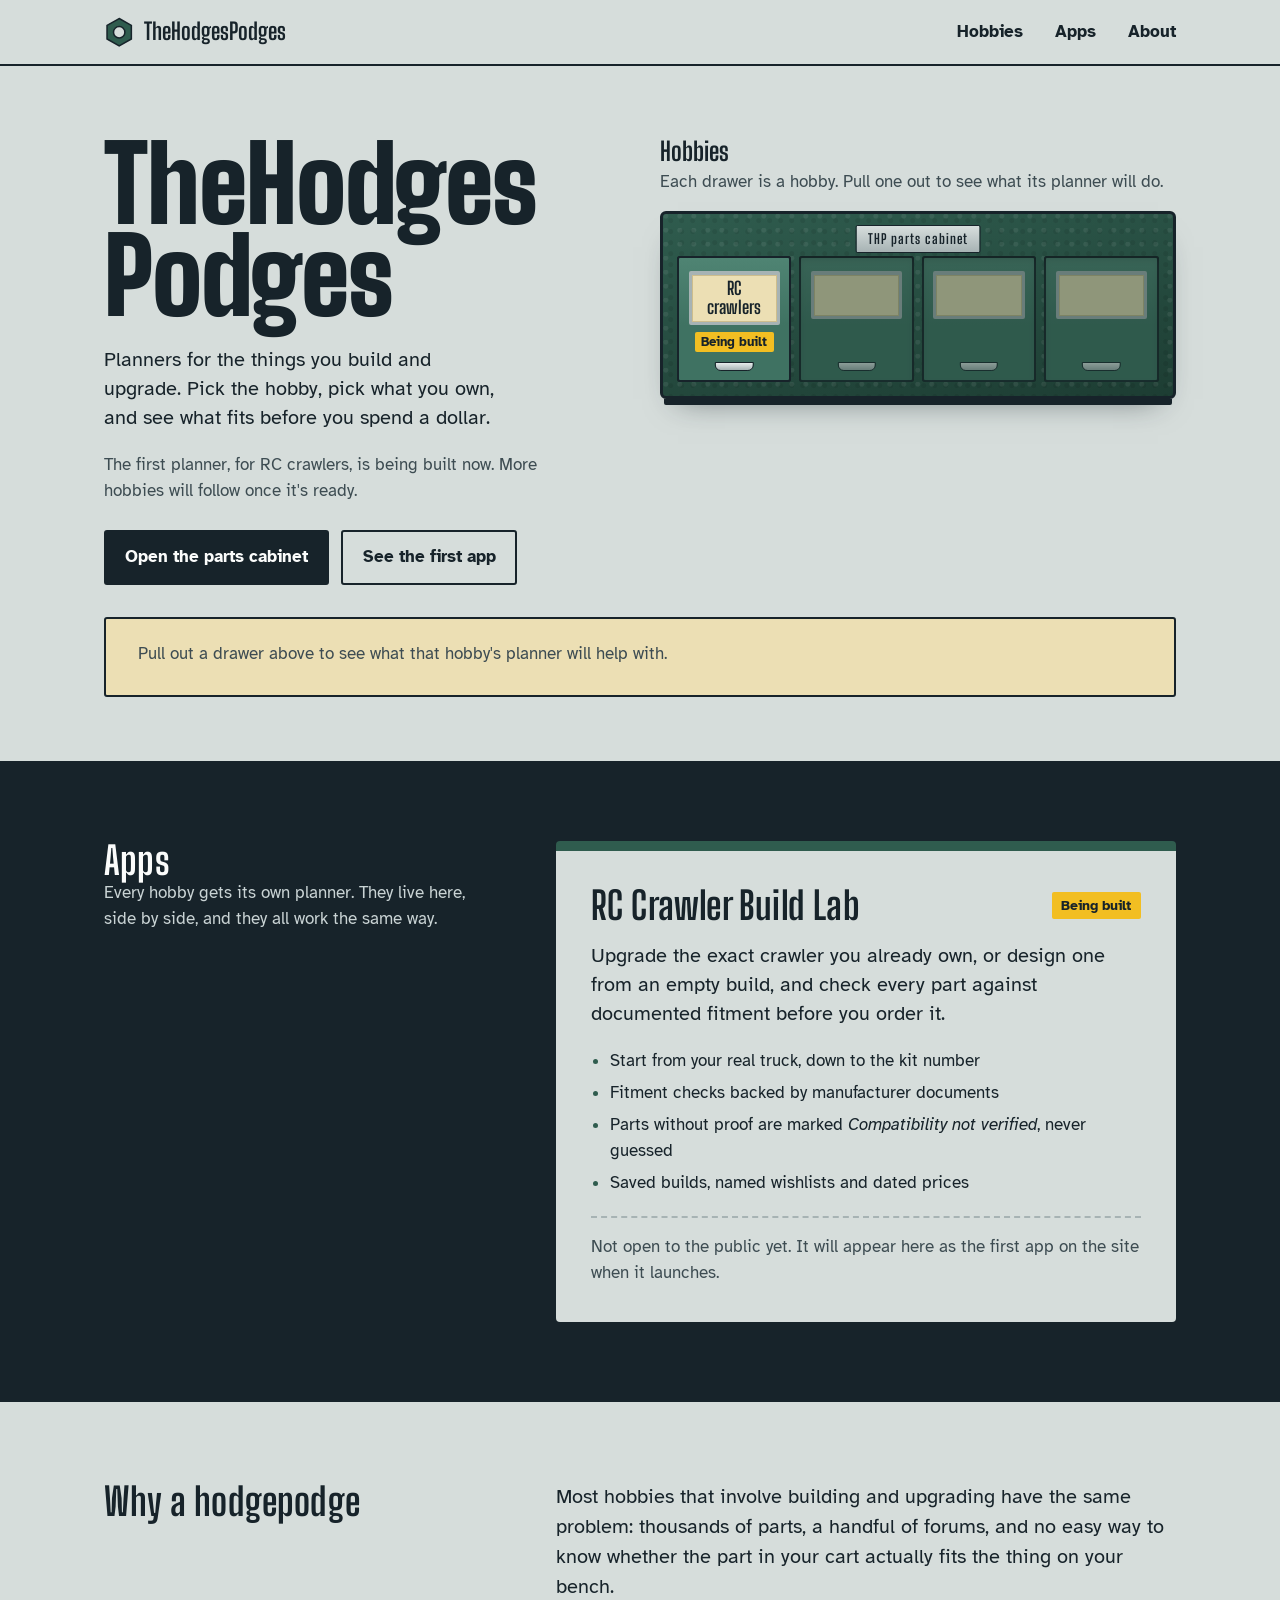
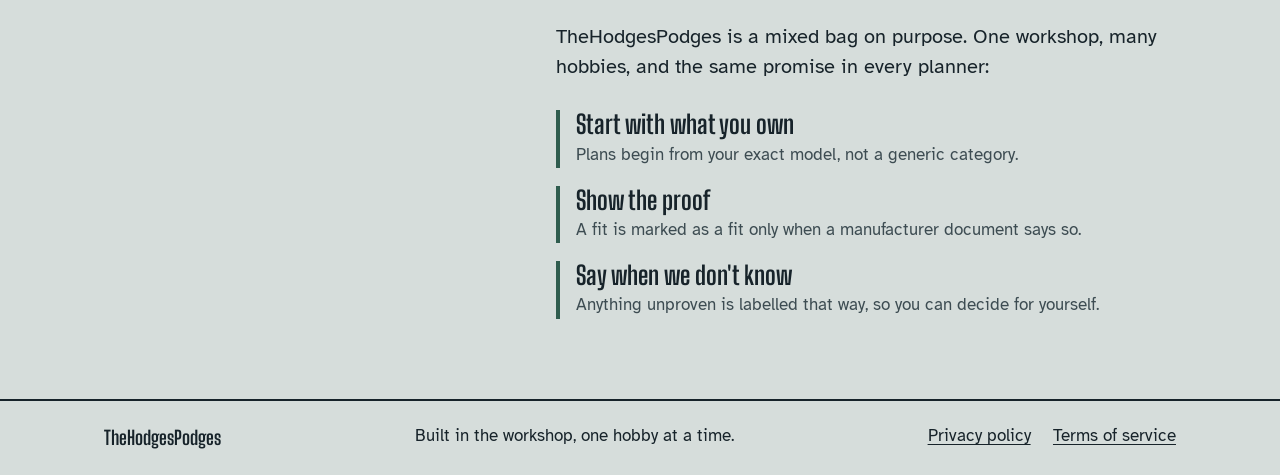
==== commit bd74c4fe: "Show only RC crawlers on the site for now The other ten ranked hobbies move to HODGES_UPCOMING in js" ====
--- a/index.html
+++ b/index.html
@@ -39,7 +39,7 @@
         <div class="hero-copy">
           <h1 class="wordmark">TheHodges<wbr>Podges</h1>
           <p class="lede">Planners for the things you build and upgrade. Pick the hobby, pick what you own, and see what fits before you spend a dollar.</p>
-          <p class="hero-note">The first planner, for RC crawlers, is being built now. RC boats, electric guitars and model railroads are next on the bench, with more hobbies after them.</p>
+          <p class="hero-note">The first planner, for RC crawlers, is being built now. More hobbies will follow once it's ready.</p>
           <div class="hero-actions">
             <a class="btn btn-primary" href="#hobbies">Open the parts cabinet</a>
             <a class="btn btn-quiet" href="#apps">See the first app</a>
@@ -56,7 +56,7 @@
             </ul>
           </div>
           <noscript>
-            <p class="noscript">Turn on JavaScript to open the drawers. The first hobby is RC crawlers, whose planner is being built. Planned next: RC boats, electric guitars, model railroads, slot cars, sewing and embroidery machines, fishing rod building, amateur radio, RC airplanes, DIY audio and hobby robotics.</p>
+            <p class="noscript">Turn on JavaScript to open the drawers. The first hobby is RC crawlers, whose planner is being built.</p>
           </noscript>
         </div>
       </div>
@@ -90,12 +90,10 @@
           <p class="app-status">Not open to the public yet. It will appear here as the first app on the site when it launches.</p>
         </article>
 
-        <aside class="next-up" aria-labelledby="next-up-title">
+        <aside class="next-up" aria-labelledby="next-up-title" hidden>
           <h3 id="next-up-title">Next on the bench</h3>
           <ul id="next-up-list">
-            <li><span>RC boats and performance upgrades</span><span class="tag tag-planned">Planned</span></li>
-            <li><span>Electric guitar customization</span><span class="tag tag-planned">Planned</span></li>
-            <li><span>Model railroading and locomotive upgrades</span><span class="tag tag-planned">Planned</span></li>
+            <!-- Filled in from js/catalog.js; hidden while no hobby is planned -->
           </ul>
           <p class="next-up-more"><a href="#hobbies">See every hobby in the cabinet</a></p>
         </aside>
